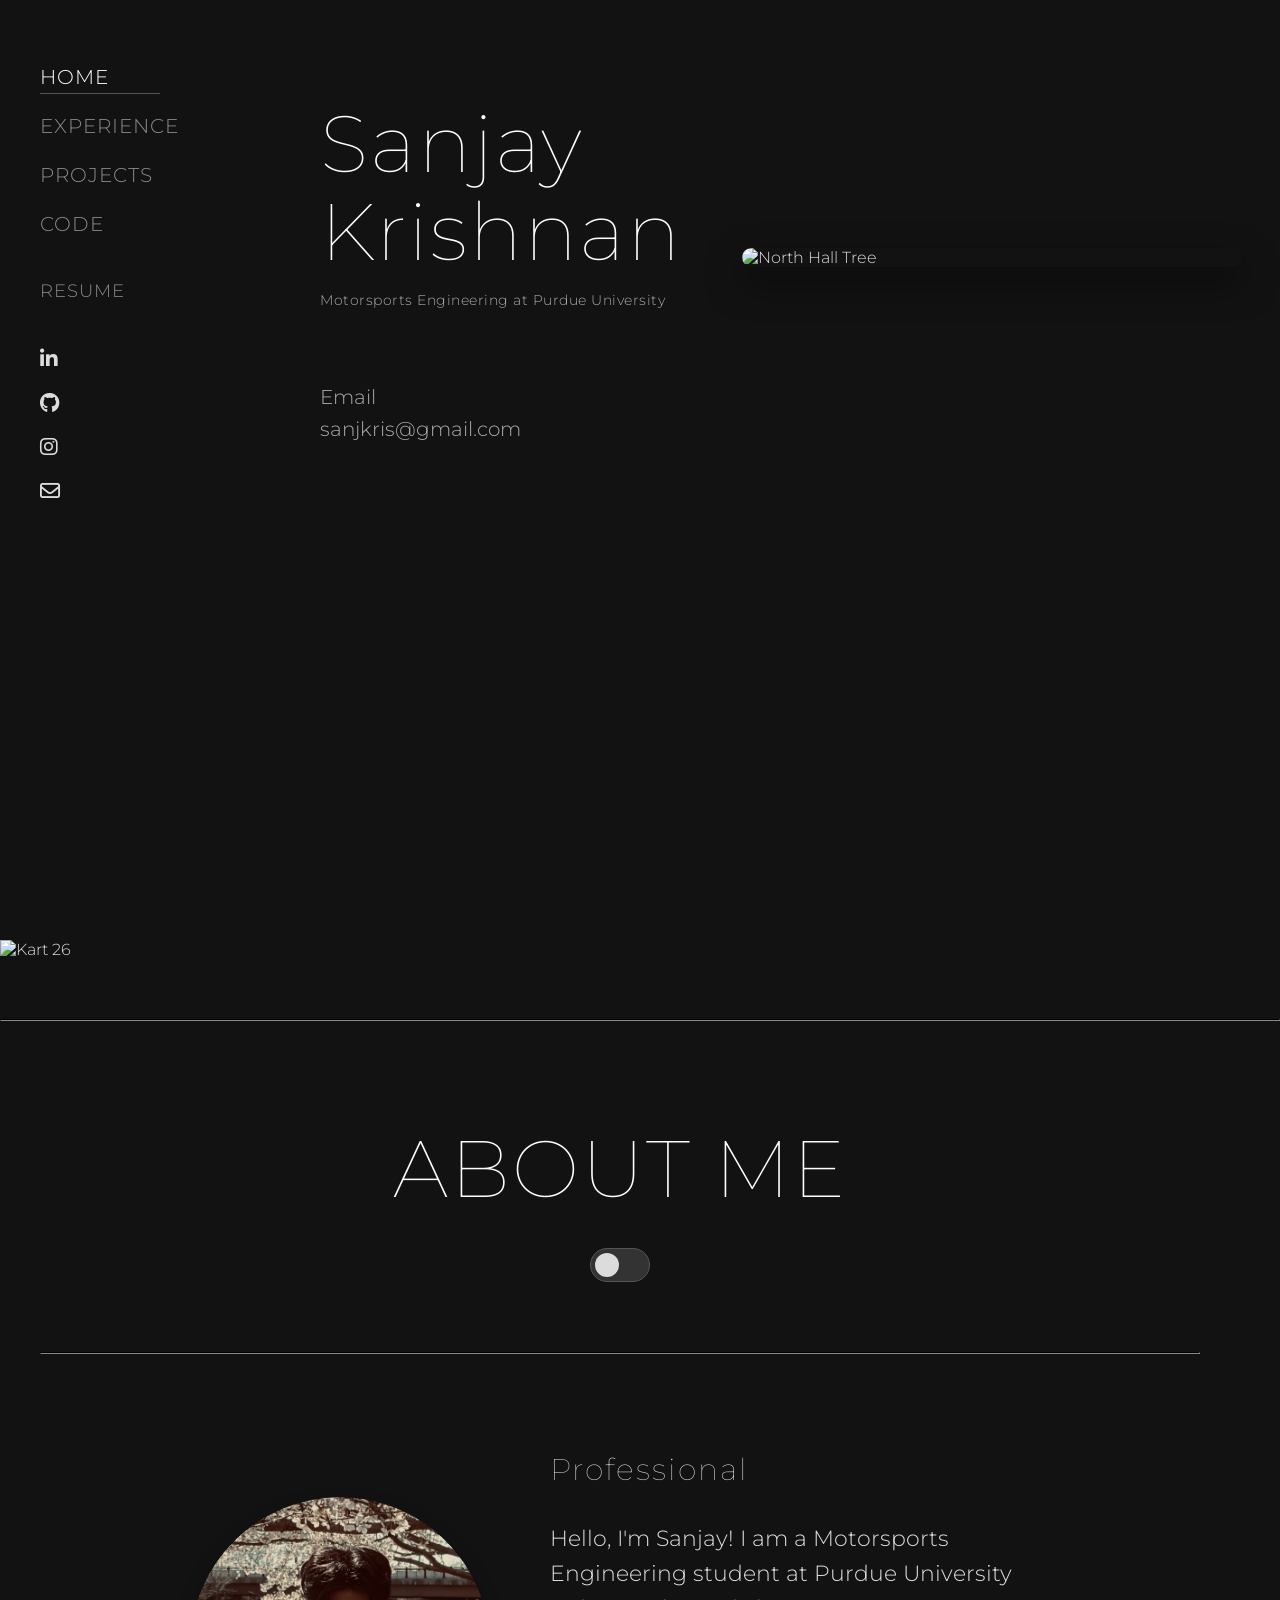
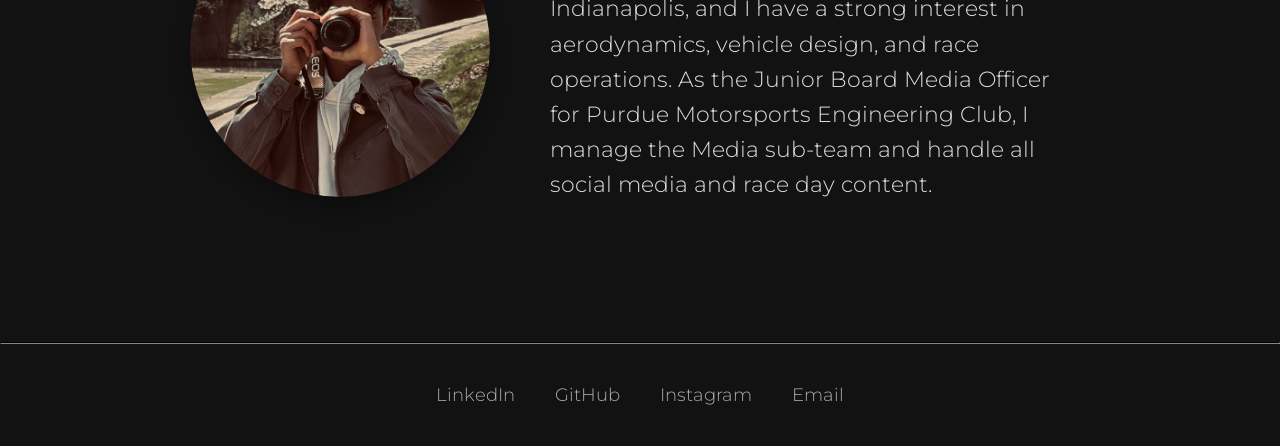
==== Personal/index.html @ 2644c393 "Updated all media pages to project pages" ====
<!DOCTYPE html>
<html lang="en">
<head>
    <meta charset="UTF-8">
    <meta name="viewport" content="width=device-width, initial-scale=1.0">
    <title>Sanjay Krishnan</title>
    <link href="https://fonts.googleapis.com/css2?family=Montserrat:wght@100;300;400&display=swap" rel="stylesheet">
    <link rel="stylesheet" href="https://cdnjs.cloudflare.com/ajax/libs/font-awesome/6.4.0/css/all.min.css">
    
    <style>
        /* CSS Reset and Base Styles */
        * {
            margin: 0;
            padding: 0;
            box-sizing: border-box;
        }

        body {
            background-color: #121212; /* Dark background */
            color: #dcdcdc; /* Light grey text */
            font-family: 'Montserrat', sans-serif;
            font-weight: 300;
            min-height: 100vh;
        }

        /* Container Layout */
        .container {
            width: 100%;
            min-height: 100vh;
        }

        /* --- Left Sidebar --- */
        .sidebar {
            position: fixed;
            width: 200px;
            padding: 60px 40px;
            display: flex;
            flex-direction: column;
            justify-content: space-between;
            height: 100vh;
            transition: opacity 0.1s ease-out; 
        }

        /* Navigation */
        .nav-menu {
            list-style: none;
            margin-bottom: 40px;
            position: relative;
        }

        .nav-menu li {
            margin-bottom: 15px;
            font-size: 20px;
            letter-spacing: 1px;
            position: relative;
        }

        .nav-menu a {
            color: #888;
            text-decoration: none;
            transition: color 0.3s;
            display: block;
            padding: 5px 0;
            position: relative;
        }

        .nav-menu a:hover {
            color: #fff;
        }

        .nav-menu .active a {
            color: #fff;
        }

        /* Individual Sliding Underline for Each Nav Item */
        .nav-menu li::after {
            content: '';
            position: absolute;
            bottom: 0;
            left: 0;
            width: 100%;
            height: 1px;
            background-color: #555;
            transform: scaleX(0);
            transform-origin: left;
            transition: transform 0.3s ease;
        }

        .nav-menu li.active::after {
            transform: scaleX(1);
        }

        /* Page Transition Styles - Only for main content */
        .main-content-transition {
            opacity: 0;
            transform: translateY(20px);
            transition: opacity 0.5s ease, transform 0.5s ease;
        }

        .main-content-transition.active {
            opacity: 1;
            transform: translateY(0);
        }

        /* Social Icons */
        .social-icons {
            display: flex;
            flex-direction: column;
            gap: 20px;
            margin-bottom: auto;
        }

        .social-icons a {
            color: #dcdcdc;
            font-size: 20px;
            text-decoration: none;
            transition: color 0.3s;
        }

        .social-icons a:hover {
            color: #fff;
        }

        /* --- Main Content Area --- */
        .main-content {
            margin-left: 280px;
            padding: 60px 80px 60px 40px;
            display: flex;
            flex-direction: column;
            position: relative;
        }

        /* Hero Section (Name) */
        .hero {
            margin-top: 40px;
            margin-bottom: 60px; 
            display: flex;
            justify-content: space-between;
            align-items: center;
            gap: 60px; 
        }

        .hero-text {
            flex: 1;
        }

        .hero h1 {
            font-size: 80px;
            font-weight: 100;
            line-height: 1.1;
            letter-spacing: 2px;
            color: #fff;
            margin-bottom: 15px;
        }

        .hero h2 {
            font-size: 14px;
            font-weight: 300;
            color: #aaa;
            letter-spacing: 0.5px;
            margin-bottom: 20%;
        }

        /* Bottom Content Area (Contact & About) */
        .bottom-content {
            display: flex;
            justify-content: space-between;
            align-items: flex-end;
            padding-bottom: 20px;
        }

        .contact-info {
            font-size: 20px;
            color: #aaa;
            line-height: 1.6;
        }

        /* Image Section */
        .image {
            width: 500px;
            flex-shrink: 0;
            border-radius: 12px;
            overflow: hidden;
            box-shadow: 0 15px 35px rgba(0, 0, 0, 0.5);
            transition: transform 0.3s ease;
        }

        .image:hover {
            transform: translateY(-5px);
        }

        .image img {
            width: 100%;
            height: auto;
            display: block;
            object-fit: cover;
        }

        .projects-wrapper {
            margin-top: 0px;
        }

        /* About Me Body Section */
        .about-me-body {
            opacity: 0;
            transition: opacity 0.8s ease-in-out;
            padding: 60px 80px 60px 40px;
            display: flex;
            flex-direction: column;
            gap: 20px;
        }

        .about-me-body h1 {
            text-align: center;
            font-size: 80px;
            font-weight: 100;
            line-height: 1.1;
            letter-spacing: 2px;
            color: #fff;
            margin-bottom: 15px;
            transition: color 0.3s;
        }

        .about-me-body.visible {
            opacity: 1;
        }

        /* --- CSS Toggle Switch --- */
        .switch {
            position: relative;
            display: inline-block;
            width: 60px;
            height: 34px;
            align-self: center; 
            margin-bottom: 20px;
        }

        .switch input {
            opacity: 0;
            width: 0;
            height: 0;
        }

        .slider {
            position: absolute;
            cursor: pointer;
            top: 0;
            left: 0;
            right: 0;
            bottom: 0;
            background-color: #333; 
            -webkit-transition: .4s;
            transition: .4s;
            border: 1px solid #555; 
        }

        .slider:before {
            position: absolute;
            content: "";
            height: 24px;
            width: 24px;
            left: 4px;
            bottom: 4px;
            background-color: #dcdcdc;
            -webkit-transition: .4s;
            transition: .4s;
        }

        input:checked + .slider {
            background-color: #e0e1e4; 
        }

        input:focus + .slider {
            box-shadow: 0 0 1px #e0e1e4;
        }

        input:checked + .slider:before {
            -webkit-transform: translateX(26px);
            -ms-transform: translateX(26px);
            transform: translateX(26px);
            background-color: #121212; 
        }

        .slider.round {
            border-radius: 34px;
        }

        .slider.round:before {
            border-radius: 50%;
        }

        /* --- Toggle Content Container (Side-by-Side Flexbox) --- */
        .toggle-content {
            transition: background-color 0.5s ease, color 0.5s ease;
            padding: 40px;
            border-radius: 8px;
            display: flex;
            align-items: center; 
            justify-content: center;
            gap: 60px; /* Increased gap for better spacing between image and text */
        }

        /* State 1: Normal (Dark) */
        .toggle-content.state-1 {
            background-color: #121212;
            color: #dcdcdc;
        }

        /* State 2: White Background */
        .toggle-content.state-2 {
            background-color: #e0e1e4;
            color: #121212;
        }

        /* FIXED: Profile Picture Sizing */
        .profile-picture {
            flex-shrink: 0;
            width: 300px; /* Base size of the image container */
            height: 300px; /* Force perfect square */
            border-radius: 50%; /* Make container round */
            overflow: hidden; /* Ensure image stays inside the circle */
            transition: transform 0.3s ease;
            box-shadow: 0 10px 20px rgba(0, 0, 0, 0.3);
        }

        .profile-picture:hover {
            transform: translateY(-5px);
        }

        .profile-picture img {
            width: 100%;
            height: 100%;
            object-fit: cover; /* Ensures image fills the circle perfectly without stretching */
            display: block;
        }

        .toggle-text {
            display: flex;
            flex-direction: column;
            gap: 20px; 
            max-width: 500px; /* Prevents text from stretching too far wide */
        }

        .toggle-text p {
            font-size: 22px; /* Slightly reduced from 25px so it balances nicely with the 300px image */
            line-height: 1.6;
            margin: 0; 
        }

        /* --- Mobile Responsiveness --- */
        @media (max-width: 768px) {
            .sidebar {
                position: relative;
                width: 100%;
                height: auto;
                padding: 20px;
                flex-direction: row;
                align-items: center;
            }
            .nav-menu {
                display: flex;
                gap: 15px;
                margin-bottom: 0;
            }
            .social-icons {
                flex-direction: row;
            }
            .main-content {
                margin-left: 0;
                padding: 20px;
            }
            .hero {
                flex-direction: column;
                text-align: center;
                gap: 30px;
            }
            .image {
                width: 100%;
            }
            .about-me-body {
                padding: 20px;
                height: 70px;
            }
            .hero h1, .about-me-body h1 {
                font-size: 50px;
            }
            
            /* Stack the profile picture and text on mobile */
            .toggle-content {
                flex-direction: column;
                text-align: center;
                gap: 30px;
                padding: 20px;
            }
            .profile-picture {
                width: 200px; /* Scale image down slightly on mobile */
                height: 200px;
            }
            .toggle-text p {
                font-size: 18px; /* Scale text down on mobile */
            }
        }
    </style>
</head>
<body>
    <div class="container">
        <aside class="sidebar">
            <div>
                <ul class="nav-menu">
                    <li><a href="index.html">HOME</a></li>
                    <li><a href="Experience.html">EXPERIENCE</a></li>
                    <li><a href="Projects.html">PROJECTS</a></li>
                    <li><a href="Code.html">CODE</a></li>
                    <br>
                    <li><a href="Sanjay Krishnan Resume.pdf" target="_blank" style="font-size: 18px; ">RESUME</a></li>
                   
                </ul>

                <div class="social-icons">
                    <a href="https://www.linkedin.com/in/sanjkris/"><i class="fab fa-linkedin-in"></i></a>
                    <a href="https://github.com/sanjkris-git"><i class="fa-brands fa-github"></i></a>
                    <a href="https://www.instagram.com/_san.who_/"><i class="fab fa-instagram"></i></a>
                    <a href="mailto:sanjkris@gmail.com"><i class="far fa-envelope"></i></a>

                </div>
            </div>
        </aside>

        <main class="main-content main-content-transition">
            <section class="hero">
                <div class="hero-text">
                    <h1>Sanjay<br>Krishnan</h1>
                    <h2>Motorsports Engineering at Purdue University</h2>
                    <div class="bottom-content" style="margin-bottom: -50px;">
                        <div class="contact-info">  
                            Email<br>
                            <a href="mailto:sanjkris@gmail.com" style="color: #aaa; text-decoration: none;">sanjkris@gmail.com</a><br>
                        </div>
                    </div>
                </div>
                <div class="image">
                    <img src="Images/Tree_indianapolis.PNG" alt="North Hall Tree">
                </div>
            </section>
        </main>
    </div>

    <div class="projects-wrapper">
        <div class="projects-section">
            <img src="Images/Kart26.JPG" alt="Kart 26" style="width: 100%; max-width: 100%; margin-top: 40px;">
            <div class="project" style="margin-top: 60px;">
                <hr style="border-color: #333; margin-bottom: 20px;">
            </div>
        </div>
    </div>
    <br>

    <section class="about-me-body">
        <h1 style="align-self: center;margin-top:5px">ABOUT ME</h1>
        
        <label class="switch">
            <input type="checkbox" id="aboutToggleCheckbox">
            <span class="slider round"></span>
        </label>
        
        <hr style="border-color: #333;margin-top: 30px;">
        <br>

        <div class="toggle-content state-1" id="toggleContent">
            <div class="profile-picture">
                <img src="Images/about-me-professional.png" alt="Portfolio Icon">
            </div>
            <div class="toggle-text">
                <h1 style="color: #dcdcdc;font-size: 30px; text-align: left;">Professional</h1>
                 <p>Hello, I'm Sanjay! I am a Motorsports Engineering student at Purdue University Indianapolis, and I have a strong interest in aerodynamics, vehicle design, and race operations. As the Junior Board Media Officer for Purdue Motorsports Engineering Club, I manage the Media sub-team and handle all social media and race day content.</p>
                <br>
                </div>
        </div>
    </section>
    
    <section class="link-bar">
            <hr style="border-color: #333; margin-bottom: 20px;">
                <div style="display: flex; justify-content: center; gap: 40px; padding-bottom: 40px; padding-top:20px">
                    <a href="https://www.linkedin.com/in/sanjkris/" style="color: #aaa; text-decoration: none; font-size: 18px;">LinkedIn</a>
                    <a href="https://github.com/sanjkris-git" style="color: #aaa; text-decoration: none; font-size: 18px;">GitHub</a>
                    <a href="https://www.instagram.com/_san.who_/" style="color: #aaa; text-decoration: none; font-size: 18px;">Instagram</a>
                    <a href="mailto:sanjkris@gmail.com" style="color: #aaa; text-decoration: none; font-size: 18px;">Email</a>
                </div>

    </section>

    <script>
        const mainContent = document.querySelector('.main-content');
        const sidebar = document.querySelector('.sidebar');
        const aboutMeBody = document.querySelector('.about-me-body');
        const toggleCheckbox = document.getElementById('aboutToggleCheckbox');
        const toggleContent = document.getElementById('toggleContent');
        const navMenu = document.querySelector('.nav-menu');
        const navLinks = document.querySelectorAll('.nav-menu a');

        // Page transition functionality - Only affects main content
        function fadeOutPage() {
            const mainContent = document.querySelector('.main-content');
            mainContent.classList.add('main-content-transition');
            mainContent.classList.remove('active');
        }

        function fadeInPage() {
            const mainContent = document.querySelector('.main-content');
            setTimeout(() => {
                mainContent.classList.add('active');
            }, 50);
        }

        // Navigation click handler with transitions
        navLinks.forEach(link => {
            link.addEventListener('click', function(e) {
                if (!this.classList.contains('active')) {
                    e.preventDefault();
                    fadeOutPage();
                    
                    setTimeout(() => {
                        window.location.href = this.href;
                    }, 300);
                }
            });
        });

        // Initialize page fade-in on load
        window.addEventListener('load', function() {
            fadeInPage();
        });

        // Update active navigation state and sliding underline
        function updateActiveNav() {
            const currentPath = window.location.pathname.split('/').pop();
            const navItems = document.querySelectorAll('.nav-menu li');
            
            navItems.forEach(item => {
                const link = item.querySelector('a');
                const linkPath = link.getAttribute('href').split('/').pop();
                if (linkPath === currentPath) {
                    item.classList.add('active');
                } else {
                    item.classList.remove('active');
                }
            });
        }

        // FIXED: Removed inline styles from the innerHTML strings so CSS can handle sizing
        toggleCheckbox.addEventListener('change', function(e) {
            if (!e.target.checked) {
                // State 1: Switch is OFF (Dark Theme)
                toggleContent.classList.remove('state-2');
                toggleContent.classList.add('state-1');
                toggleContent.innerHTML = `
                    <div class="profile-picture">
                        <img src="Images/about-me-professional.png" alt="Portfolio Icon">
                    </div>
                    <div class="toggle-text">
                        <h1 style="color: #dcdcdc;font-size: 30px; text-align: left;">Professional</h1>
                        <p>Hello, I'm Sanjay! I am a Motorsports Engineering student at Purdue University Indianapolis, and I have a strong interest in aerodynamics, vehicle design, and race operations. As the Junior Board Media Officer for Purdue Motorsports Engineering Club, I manage the Media sub-team and handle all social media and race day content.</p>
                        <br>
                        </div>
                `;
            } else {
                // State 2: Switch is ON (Light Theme)
                toggleContent.classList.remove('state-1');
                toggleContent.classList.add('state-2');
                toggleContent.innerHTML = `
                    <div class="profile-picture">
                        <img src="Images/about-me-personal.png" alt="Portfolio Icon">
                    </div>
                    <div class="toggle-text">
                        <h1 style="color: #121212;font-size: 30px; text-align: left;">Personal</h1>
                        <p>I am Vice President of the Purdue Badminton Club Indianapolis, where I set up open gym sessions for students to train and have fun. On the side, I do photography, including motorsports, landscape, and portraits. When I am not studying, I like to watch movies, play video games, and draw. I am also a huge fan of LEGO!</p>
                        <br>
                        </div>
                `;
            }
        });

        // Sidebar scroll fade effect
        window.addEventListener('scroll', function() {
            const scrollTop = window.scrollY;
            let fadeDistance = mainContent.offsetHeight - window.innerHeight;
            
            if (fadeDistance <= 0) {
                fadeDistance = 500; 
            }

            const opacity = Math.max(0, 1 - (scrollTop / fadeDistance));
            sidebar.style.opacity = opacity;
        });

        // About me body fade in/out on scroll
        const observerOptions = {
            threshold: 0.1
        };

        const observer = new IntersectionObserver(function(entries) {
            entries.forEach(entry => {
                if (entry.isIntersecting) {
                    entry.target.classList.add('visible');
                } else {
                    entry.target.classList.remove('visible');
                }
            });
        }, observerOptions);

        if (aboutMeBody) {
            observer.observe(aboutMeBody);
        }

        // Initialize navigation on page load
        updateActiveNav();
    </script>
</body>
</html>
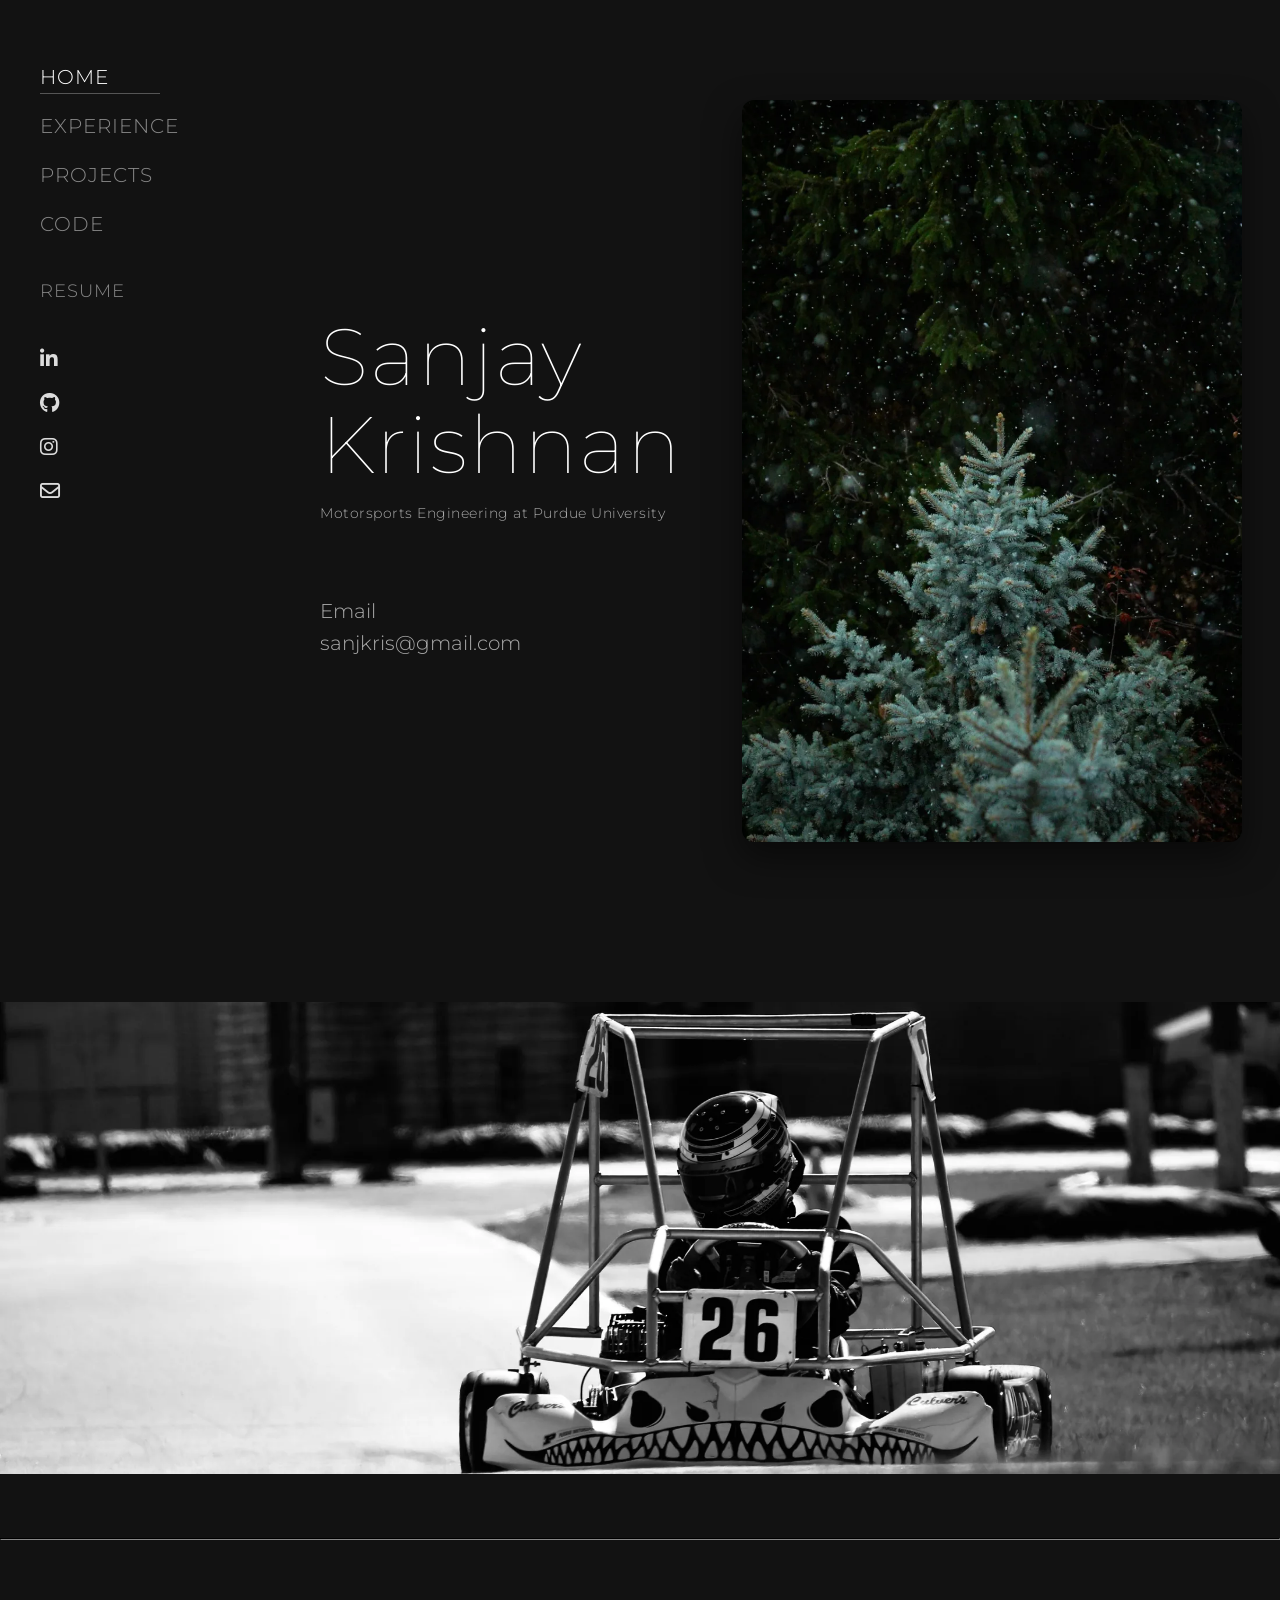
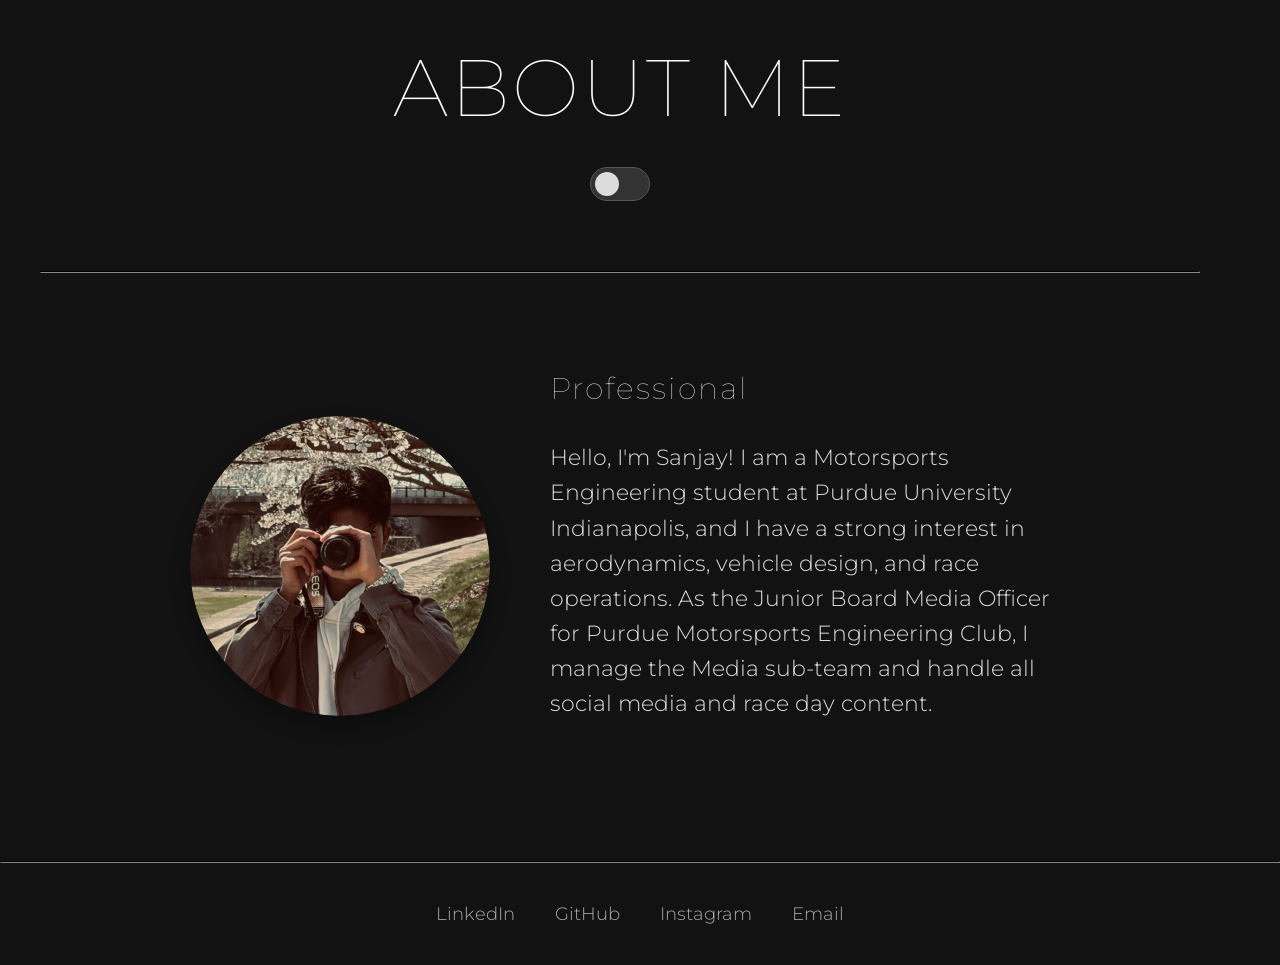
==== commit 85b5b7d7: "Update portfolio files" ====
--- a/Personal/index.html
+++ b/Personal/index.html
@@ -4,6 +4,9 @@
     <meta charset="UTF-8">
     <meta name="viewport" content="width=device-width, initial-scale=1.0">
     <title>Sanjay Krishnan</title>
+    <link rel="preconnect" href="https://fonts.googleapis.com">
+    <link rel="preconnect" href="https://fonts.gstatic.com" crossorigin>
+    <link rel="preconnect" href="https://cdnjs.cloudflare.com" crossorigin>
     <link href="https://fonts.googleapis.com/css2?family=Montserrat:wght@100;300;400&display=swap" rel="stylesheet">
     <link rel="stylesheet" href="https://cdnjs.cloudflare.com/ajax/libs/font-awesome/6.4.0/css/all.min.css">
     
@@ -400,6 +403,21 @@
                 font-size: 18px; /* Scale text down on mobile */
             }
         }
+            /* Small-phone tightening for the nav row */
+        @media (max-width: 480px) {
+            .nav-menu {
+                flex-wrap: wrap;
+                justify-content: center;
+                gap: 10px;
+            }
+            .nav-menu li {
+                font-size: 15px;
+            }
+            .social-icons {
+                flex-wrap: wrap;
+                justify-content: center;
+            }
+        }
     </style>
 </head>
 <body>
@@ -412,7 +430,7 @@
                     <li><a href="Projects.html">PROJECTS</a></li>
                     <li><a href="Code.html">CODE</a></li>
                     <br>
-                    <li><a href="Sanjay Krishnan Resume.pdf" target="_blank" style="font-size: 18px; ">RESUME</a></li>
+                    <li><a href="Resume.html" style="font-size: 18px;">RESUME</a></li>
                    
                 </ul>
 
@@ -439,7 +457,7 @@
                     </div>
                 </div>
                 <div class="image">
-                    <img src="Images/Tree_indianapolis.PNG" alt="North Hall Tree">
+                    <img src="Images/Tree_indianapolis.webp" alt="North Hall Tree" decoding="async">
                 </div>
             </section>
         </main>
@@ -447,7 +465,7 @@
 
     <div class="projects-wrapper">
         <div class="projects-section">
-            <img src="Images/Kart26.JPG" alt="Kart 26" style="width: 100%; max-width: 100%; margin-top: 40px;">
+            <img src="Images/Kart26.webp" alt="Kart 26" style="width: 100%; max-width: 100%; margin-top: 40px;" loading="lazy" decoding="async">
             <div class="project" style="margin-top: 60px;">
                 <hr style="border-color: #333; margin-bottom: 20px;">
             </div>
@@ -468,7 +486,7 @@
 
         <div class="toggle-content state-1" id="toggleContent">
             <div class="profile-picture">
-                <img src="Images/about-me-professional.png" alt="Portfolio Icon">
+                <img src="Images/about-me-professional.webp" alt="Portfolio Icon" loading="lazy" decoding="async">
             </div>
             <div class="toggle-text">
                 <h1 style="color: #dcdcdc;font-size: 30px; text-align: left;">Professional</h1>
@@ -555,7 +573,7 @@
                 toggleContent.classList.add('state-1');
                 toggleContent.innerHTML = `
                     <div class="profile-picture">
-                        <img src="Images/about-me-professional.png" alt="Portfolio Icon">
+                        <img src="Images/about-me-professional.webp" alt="Portfolio Icon" loading="lazy" decoding="async">
                     </div>
                     <div class="toggle-text">
                         <h1 style="color: #dcdcdc;font-size: 30px; text-align: left;">Professional</h1>
@@ -569,11 +587,11 @@
                 toggleContent.classList.add('state-2');
                 toggleContent.innerHTML = `
                     <div class="profile-picture">
-                        <img src="Images/about-me-personal.png" alt="Portfolio Icon">
+                        <img src="Images/about-me-personal.webp" alt="Portfolio Icon" loading="lazy" decoding="async">
                     </div>
                     <div class="toggle-text">
                         <h1 style="color: #121212;font-size: 30px; text-align: left;">Personal</h1>
-                        <p>I am Vice President of the Purdue Badminton Club Indianapolis, where I set up open gym sessions for students to train and have fun. On the side, I do photography, including motorsports, landscape, and portraits. When I am not studying, I like to watch movies, play video games, and draw. I am also a huge fan of LEGO!</p>
+                        <p>I am Vice President of the Purdue Badminton Club Indianapolis, where I set up open gym sessions for students to train and have fun. On the side, I do photography, including motorsports, landscape, and architecture. When I am not studying, I like to watch movies, play video games, and draw. I am also a huge fan of LEGO!</p>
                         <br>
                         </div>
                 `;
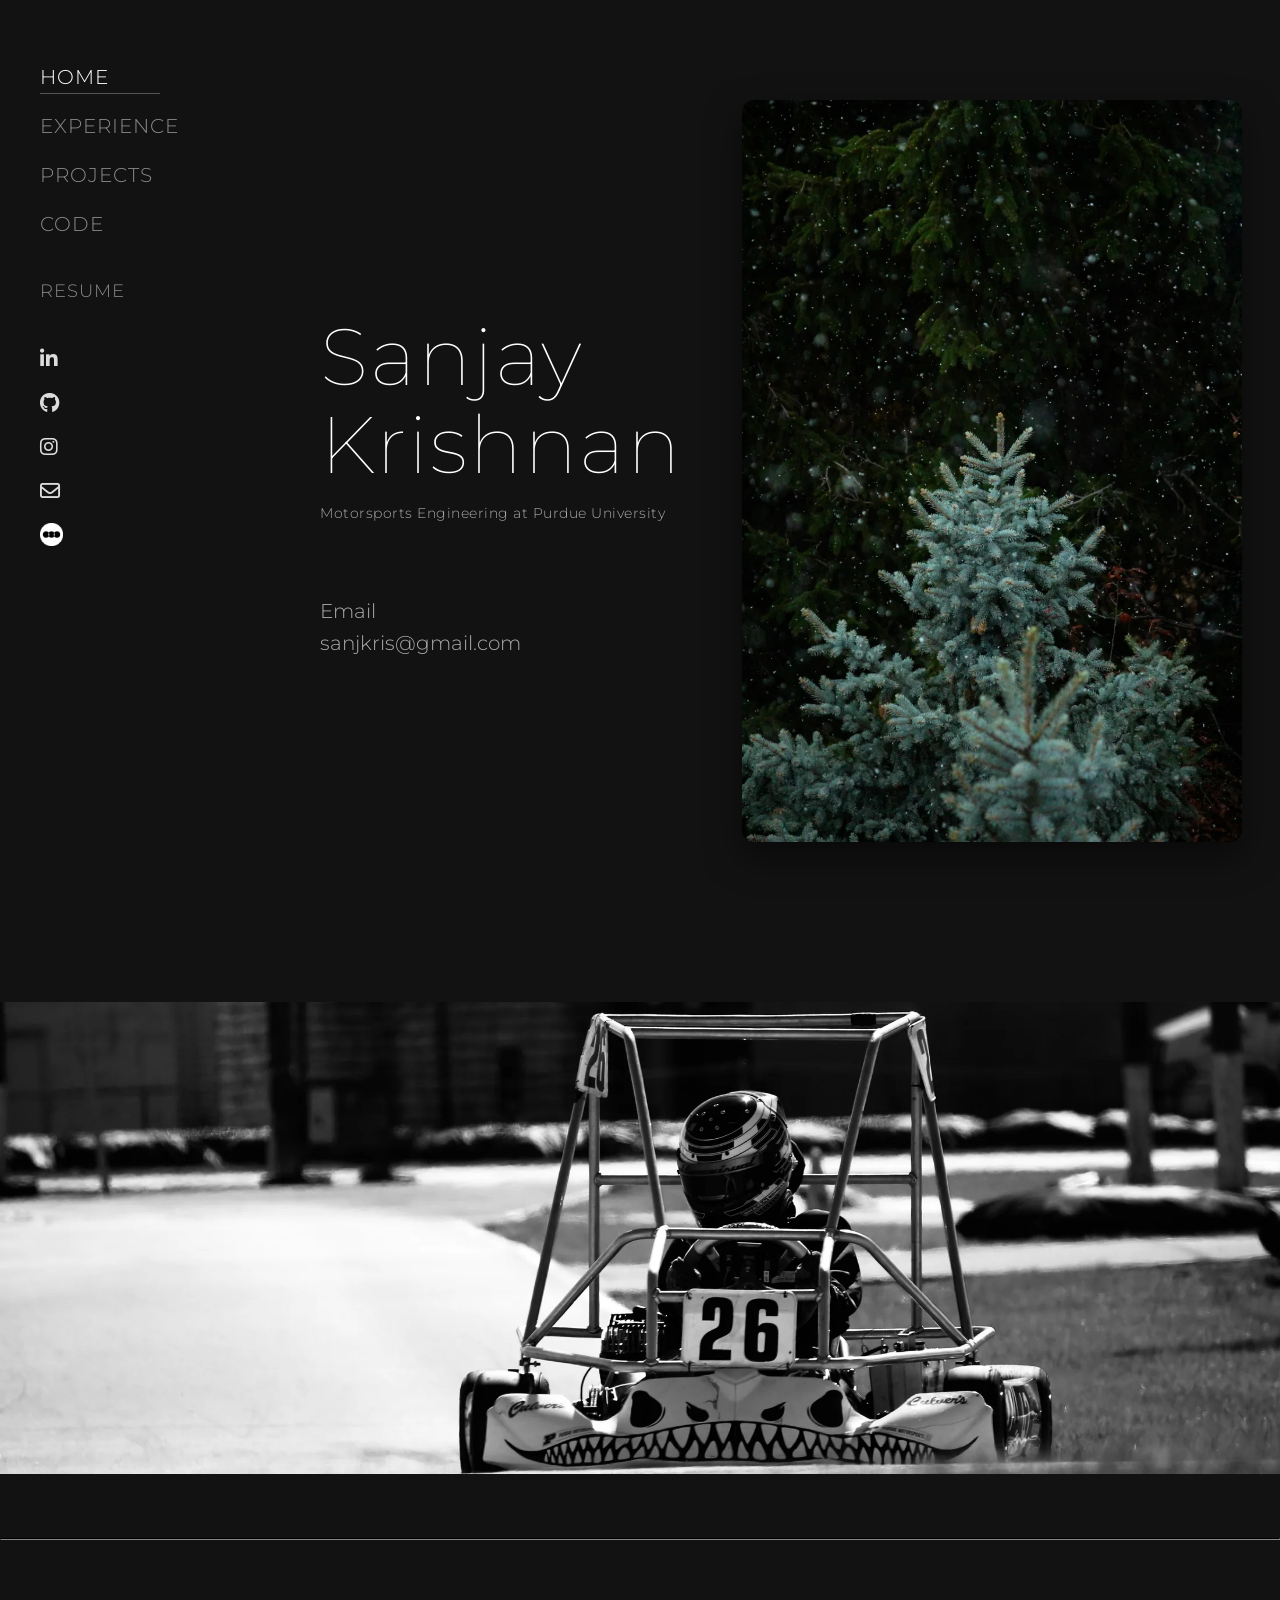
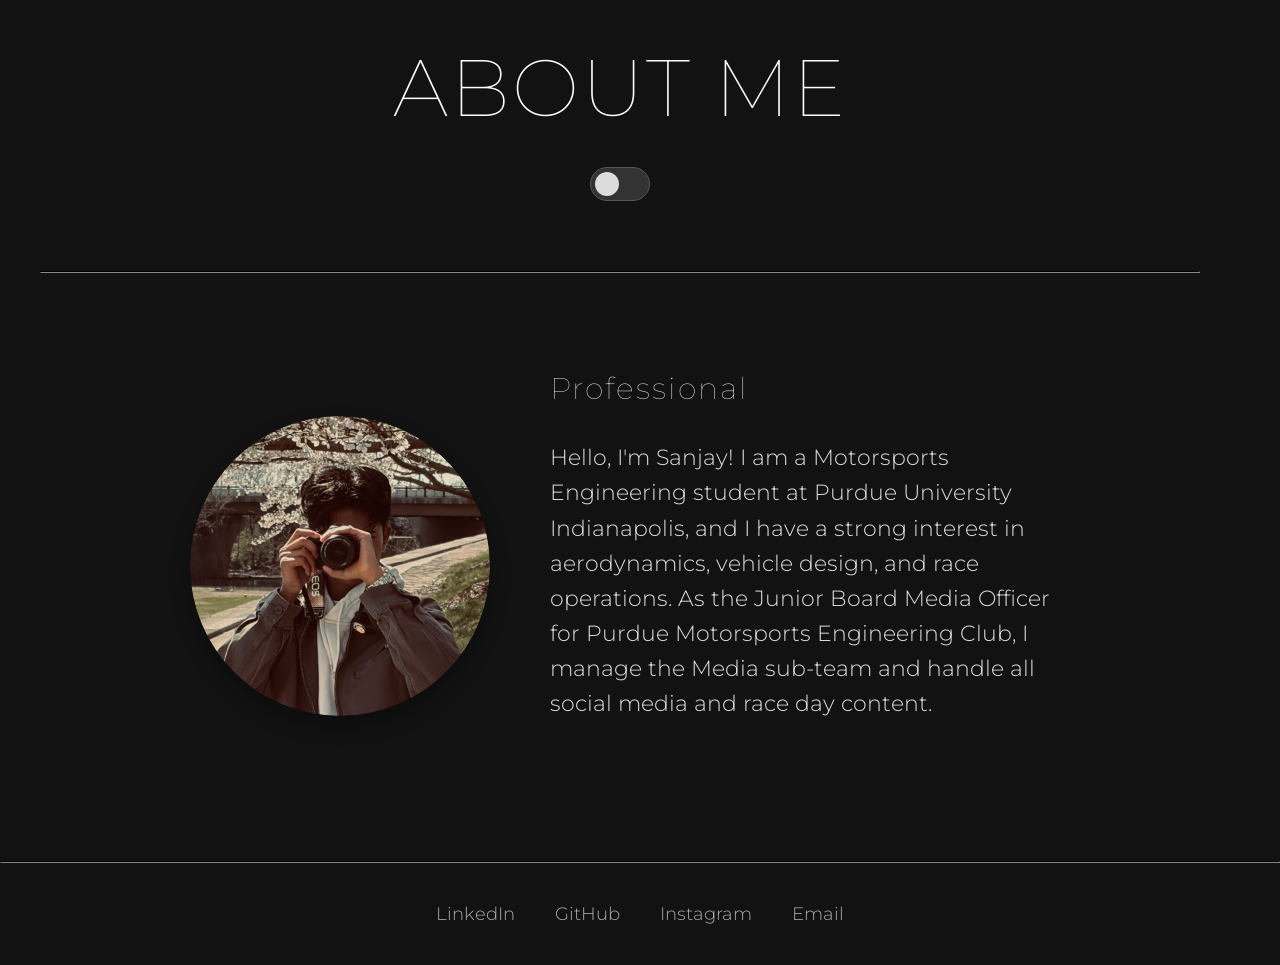
==== commit f1a04c53: "Updated left side" ====
--- a/Personal/index.html
+++ b/Personal/index.html
@@ -439,6 +439,9 @@
                     <a href="https://github.com/sanjkris-git"><i class="fa-brands fa-github"></i></a>
                     <a href="https://www.instagram.com/_san.who_/"><i class="fab fa-instagram"></i></a>
                     <a href="mailto:sanjkris@gmail.com"><i class="far fa-envelope"></i></a>
+                    <a href="https://letterboxd.com/san_who/" target="_blank" rel="noopener noreferrer" aria-label="Letterboxd">
+                        <img src="Photography Tabs/letterboxd.png" alt="Letterboxd" style="width: 22.8px; height: 22.8px; border-radius: 6px; display: block;">
+                    </a>
 
                 </div>
             </div>
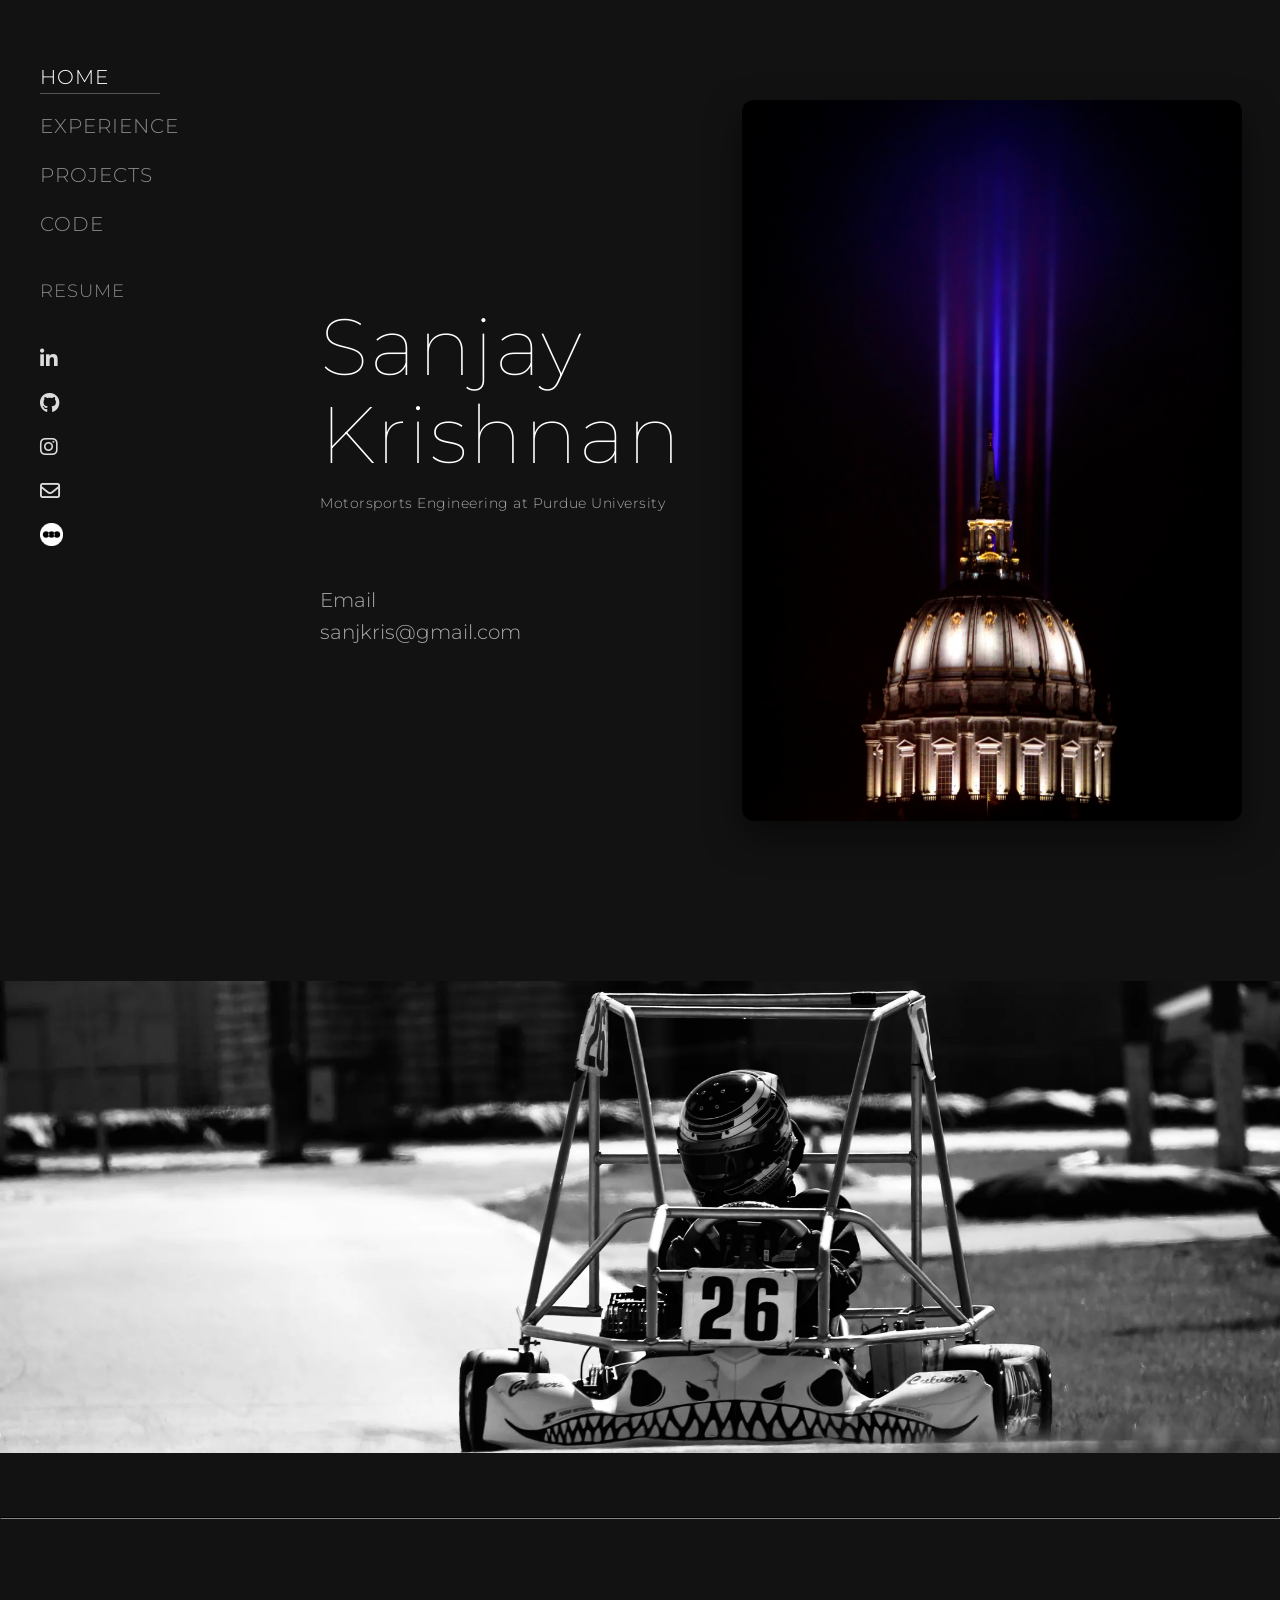
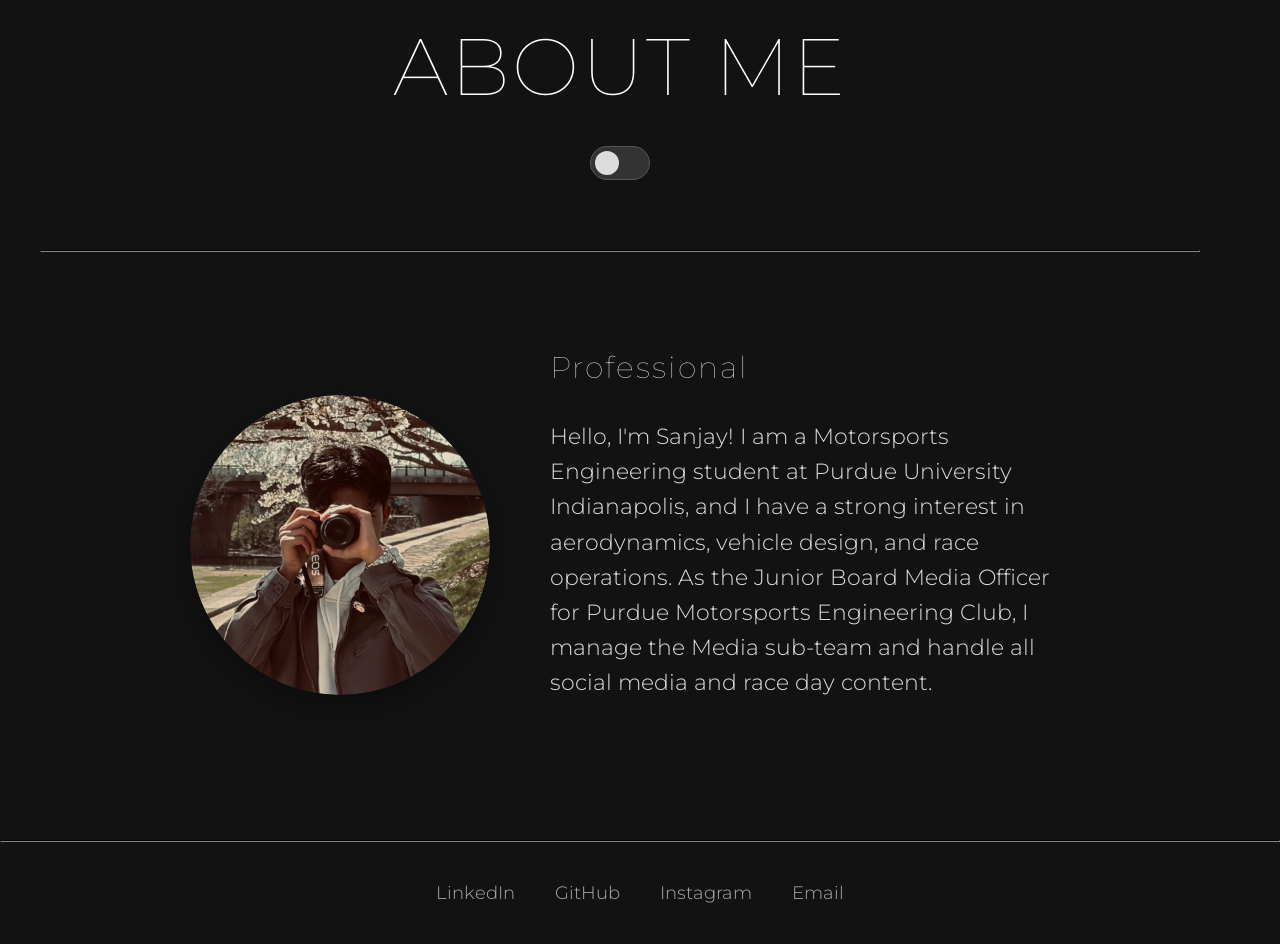
==== commit 32950a1b: "added new photos to the motorsports and landscape galleries, updated the personal description on the" ====
--- a/Personal/index.html
+++ b/Personal/index.html
@@ -3,6 +3,7 @@
 <head>
     <meta charset="UTF-8">
     <meta name="viewport" content="width=device-width, initial-scale=1.0">
+    <link rel="icon" type="image/png" href="favicon.png">
     <title>Sanjay Krishnan</title>
     <link rel="preconnect" href="https://fonts.googleapis.com">
     <link rel="preconnect" href="https://fonts.gstatic.com" crossorigin>
@@ -460,7 +461,7 @@
                     </div>
                 </div>
                 <div class="image">
-                    <img src="Images/Tree_indianapolis.webp" alt="North Hall Tree" decoding="async">
+                    <img src="Photography Tabs/CoverPhoto.png" alt="San Francisco City Hall" decoding="async">
                 </div>
             </section>
         </main>
@@ -594,7 +595,7 @@
                     </div>
                     <div class="toggle-text">
                         <h1 style="color: #121212;font-size: 30px; text-align: left;">Personal</h1>
-                        <p>I am Vice President of the Purdue Badminton Club Indianapolis, where I set up open gym sessions for students to train and have fun. On the side, I do photography, including motorsports, landscape, and architecture. When I am not studying, I like to watch movies, play video games, and draw. I am also a huge fan of LEGO!</p>
+                        <p>On the side, I maintain a passion for photography, primarily concentrating on on motorsports, landscape, and architecture. When I'm not studying, I enjoy unwinding with a good movie, exploring immersive story mode video game, and spending time drawing. I am also a huge fan of building and collecting LEGO!</p>
                         <br>
                         </div>
                 `;
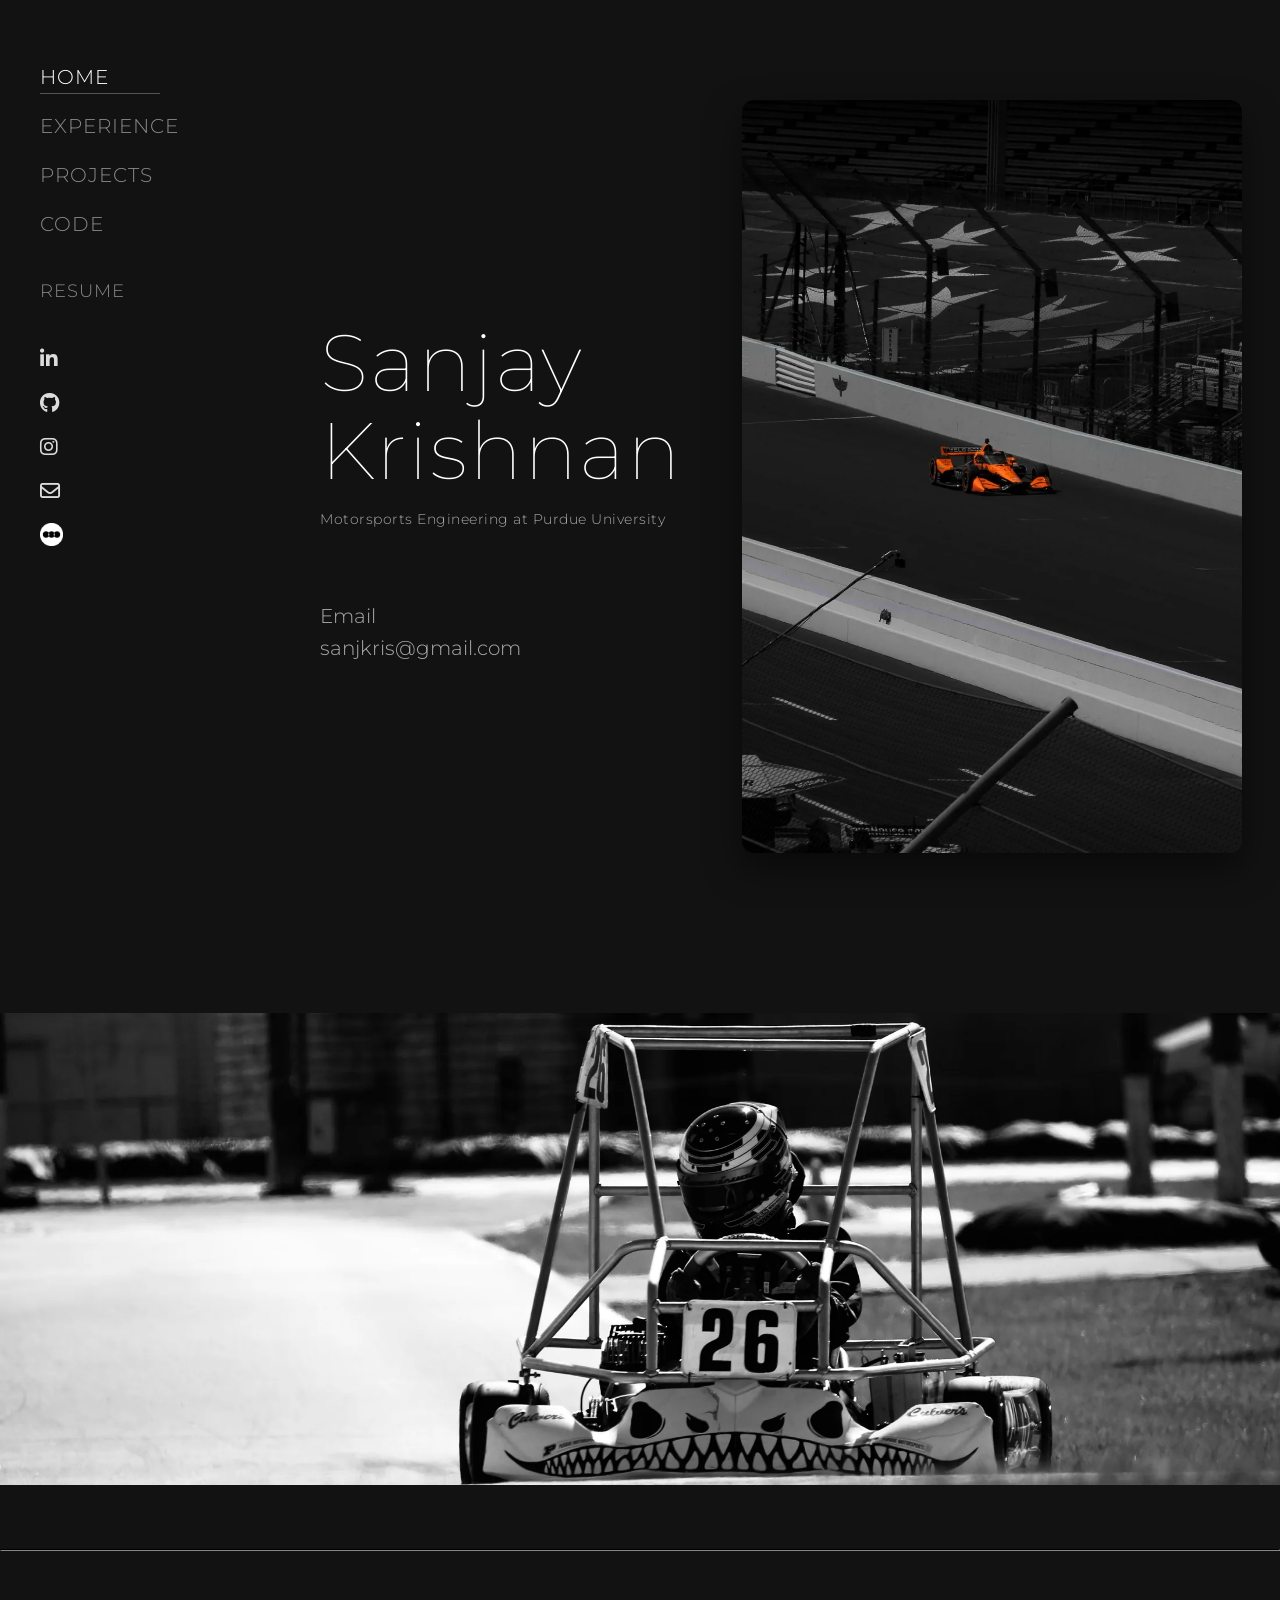
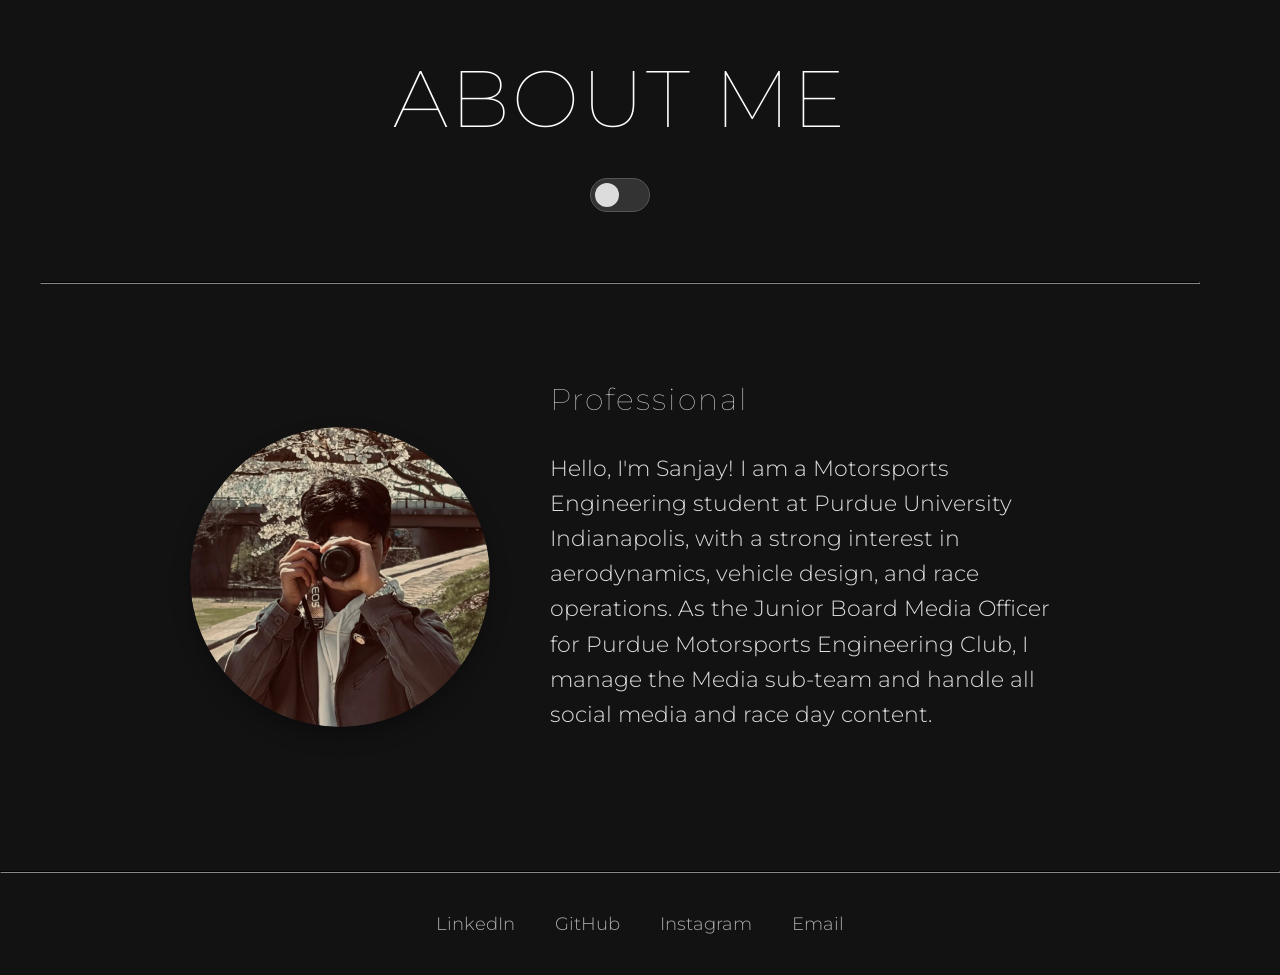
==== commit 61719b86: "Added new resume" ====
--- a/Personal/index.html
+++ b/Personal/index.html
@@ -461,7 +461,7 @@
                     </div>
                 </div>
                 <div class="image">
-                    <img src="Photography Tabs/CoverPhoto.png" alt="San Francisco City Hall" decoding="async">
+                    <img src="CoverPhoto.jpg" alt="SVG_Sonoma_Race_Win" decoding="async">
                 </div>
             </section>
         </main>
@@ -494,7 +494,7 @@
             </div>
             <div class="toggle-text">
                 <h1 style="color: #dcdcdc;font-size: 30px; text-align: left;">Professional</h1>
-                 <p>Hello, I'm Sanjay! I am a Motorsports Engineering student at Purdue University Indianapolis, and I have a strong interest in aerodynamics, vehicle design, and race operations. As the Junior Board Media Officer for Purdue Motorsports Engineering Club, I manage the Media sub-team and handle all social media and race day content.</p>
+                 <p>Hello, I'm Sanjay! I am a Motorsports Engineering student at Purdue University Indianapolis, with a strong interest in aerodynamics, vehicle design, and race operations. As the Junior Board Media Officer for Purdue Motorsports Engineering Club, I manage the Media sub-team and handle all social media and race day content.</p>
                 <br>
                 </div>
         </div>
@@ -581,7 +581,7 @@
                     </div>
                     <div class="toggle-text">
                         <h1 style="color: #dcdcdc;font-size: 30px; text-align: left;">Professional</h1>
-                        <p>Hello, I'm Sanjay! I am a Motorsports Engineering student at Purdue University Indianapolis, and I have a strong interest in aerodynamics, vehicle design, and race operations. As the Junior Board Media Officer for Purdue Motorsports Engineering Club, I manage the Media sub-team and handle all social media and race day content.</p>
+                        <p>Hello, I'm Sanjay! I am a Motorsports Engineering student at Purdue University Indianapolis, with a strong interest in aerodynamics, vehicle design, and race operations. As the Junior Board Media Officer for Purdue Motorsports Engineering Club, I manage the Media sub-team and handle all social media and race day content.</p>
                         <br>
                         </div>
                 `;
@@ -595,7 +595,7 @@
                     </div>
                     <div class="toggle-text">
                         <h1 style="color: #121212;font-size: 30px; text-align: left;">Personal</h1>
-                        <p>On the side, I maintain a passion for photography, primarily concentrating on on motorsports, landscape, and architecture. When I'm not studying, I enjoy unwinding with a good movie, exploring immersive story mode video game, and spending time drawing. I am also a huge fan of building and collecting LEGO!</p>
+                        <p>On the side, I am super passionate about photography, primarily concentrating on on motorsports, landscape, and architecture. When I'm not studying, I enjoy unwinding with a good movie, exploring immersive story mode video games, and spending time drawing. I am also a huge fan of building and collecting LEGO!</p>
                         <br>
                         </div>
                 `;
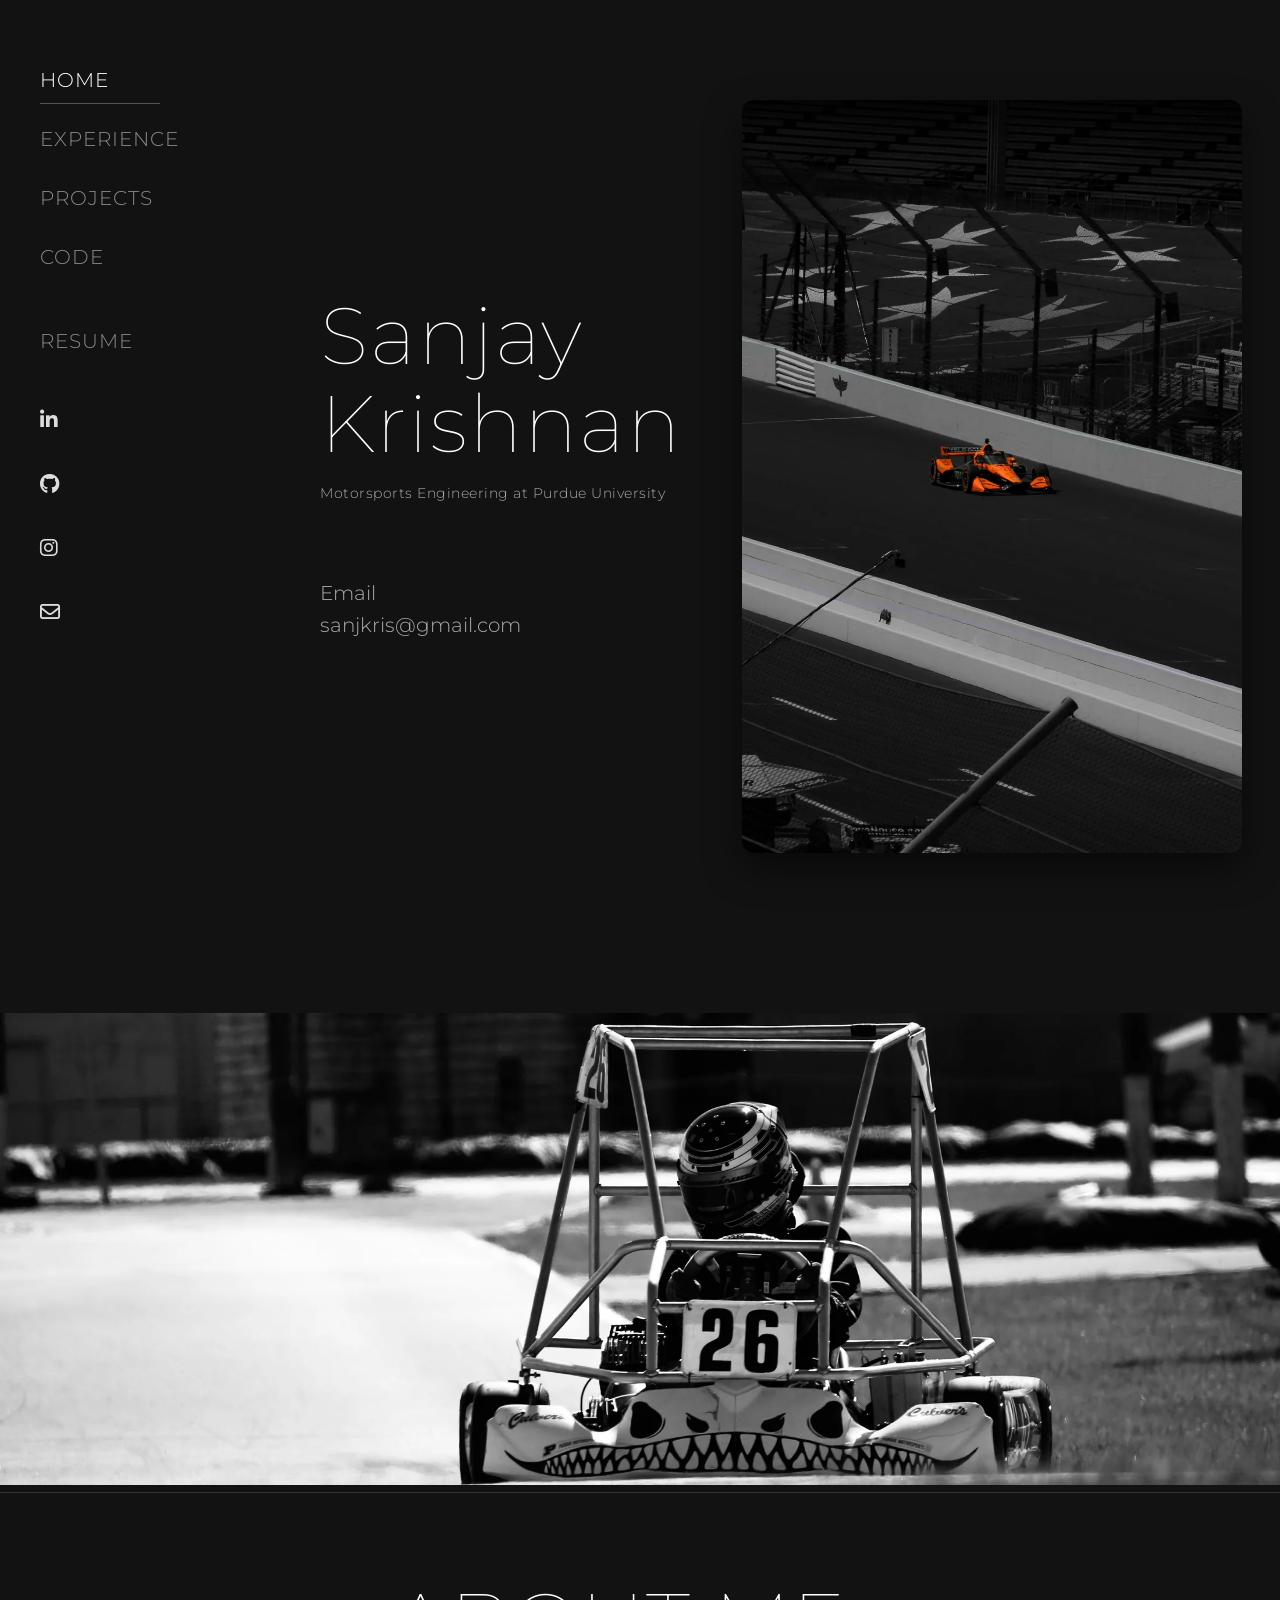
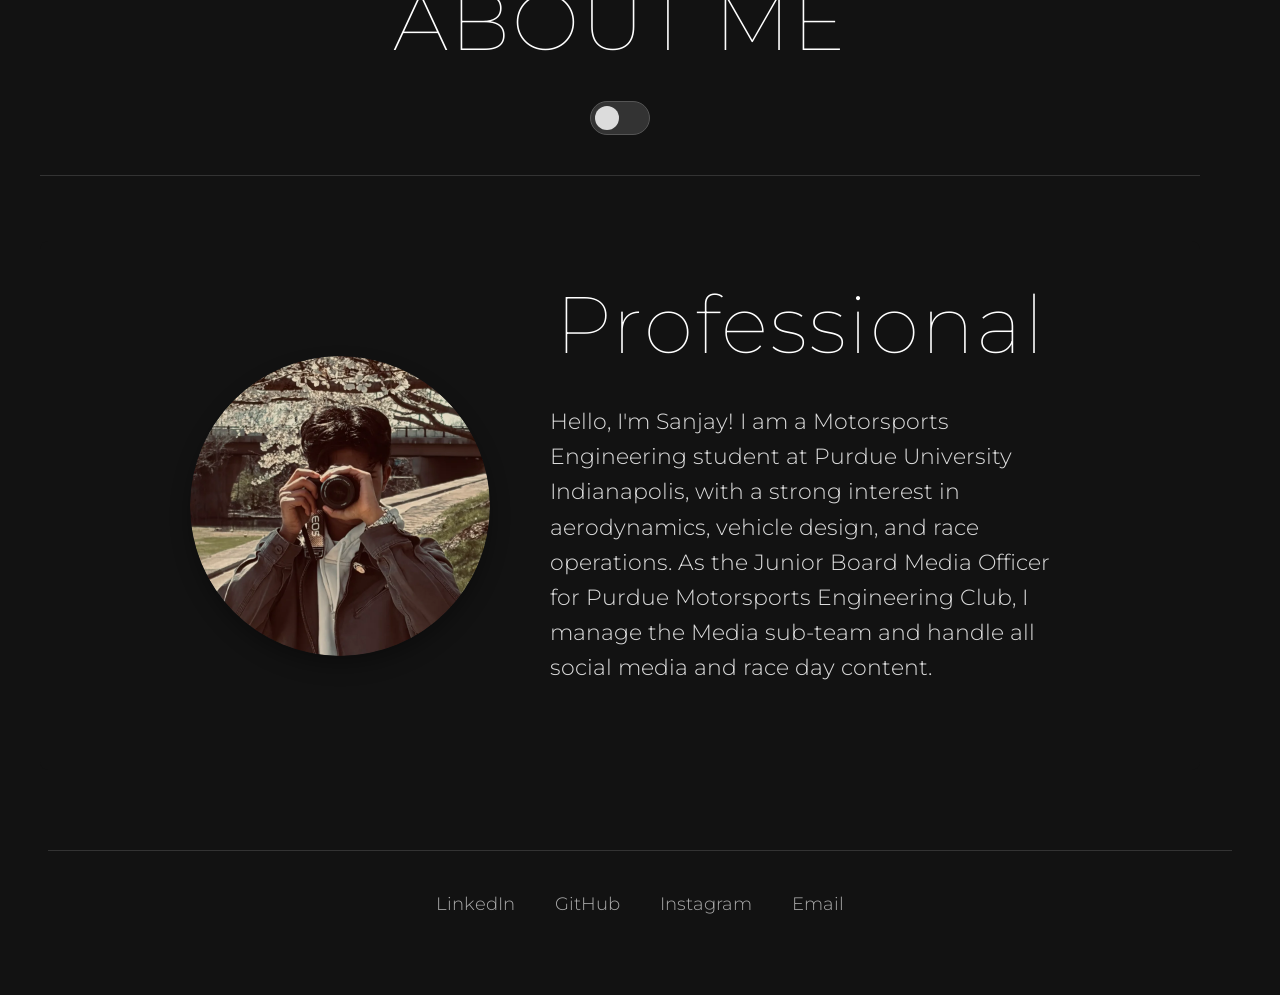
==== commit f5bde95b: "Mobile friendly edits" ====
--- a/Personal/index.html
+++ b/Personal/index.html
@@ -10,416 +10,9 @@
     <link rel="preconnect" href="https://cdnjs.cloudflare.com" crossorigin>
     <link href="https://fonts.googleapis.com/css2?family=Montserrat:wght@100;300;400&display=swap" rel="stylesheet">
     <link rel="stylesheet" href="https://cdnjs.cloudflare.com/ajax/libs/font-awesome/6.4.0/css/all.min.css">
-    
-    <style>
-        /* CSS Reset and Base Styles */
-        * {
-            margin: 0;
-            padding: 0;
-            box-sizing: border-box;
-        }
-
-        body {
-            background-color: #121212; /* Dark background */
-            color: #dcdcdc; /* Light grey text */
-            font-family: 'Montserrat', sans-serif;
-            font-weight: 300;
-            min-height: 100vh;
-        }
-
-        /* Container Layout */
-        .container {
-            width: 100%;
-            min-height: 100vh;
-        }
-
-        /* --- Left Sidebar --- */
-        .sidebar {
-            position: fixed;
-            width: 200px;
-            padding: 60px 40px;
-            display: flex;
-            flex-direction: column;
-            justify-content: space-between;
-            height: 100vh;
-            transition: opacity 0.1s ease-out; 
-        }
-
-        /* Navigation */
-        .nav-menu {
-            list-style: none;
-            margin-bottom: 40px;
-            position: relative;
-        }
-
-        .nav-menu li {
-            margin-bottom: 15px;
-            font-size: 20px;
-            letter-spacing: 1px;
-            position: relative;
-        }
-
-        .nav-menu a {
-            color: #888;
-            text-decoration: none;
-            transition: color 0.3s;
-            display: block;
-            padding: 5px 0;
-            position: relative;
-        }
-
-        .nav-menu a:hover {
-            color: #fff;
-        }
-
-        .nav-menu .active a {
-            color: #fff;
-        }
-
-        /* Individual Sliding Underline for Each Nav Item */
-        .nav-menu li::after {
-            content: '';
-            position: absolute;
-            bottom: 0;
-            left: 0;
-            width: 100%;
-            height: 1px;
-            background-color: #555;
-            transform: scaleX(0);
-            transform-origin: left;
-            transition: transform 0.3s ease;
-        }
-
-        .nav-menu li.active::after {
-            transform: scaleX(1);
-        }
-
-        /* Page Transition Styles - Only for main content */
-        .main-content-transition {
-            opacity: 0;
-            transform: translateY(20px);
-            transition: opacity 0.5s ease, transform 0.5s ease;
-        }
-
-        .main-content-transition.active {
-            opacity: 1;
-            transform: translateY(0);
-        }
-
-        /* Social Icons */
-        .social-icons {
-            display: flex;
-            flex-direction: column;
-            gap: 20px;
-            margin-bottom: auto;
-        }
-
-        .social-icons a {
-            color: #dcdcdc;
-            font-size: 20px;
-            text-decoration: none;
-            transition: color 0.3s;
-        }
-
-        .social-icons a:hover {
-            color: #fff;
-        }
-
-        /* --- Main Content Area --- */
-        .main-content {
-            margin-left: 280px;
-            padding: 60px 80px 60px 40px;
-            display: flex;
-            flex-direction: column;
-            position: relative;
-        }
-
-        /* Hero Section (Name) */
-        .hero {
-            margin-top: 40px;
-            margin-bottom: 60px; 
-            display: flex;
-            justify-content: space-between;
-            align-items: center;
-            gap: 60px; 
-        }
-
-        .hero-text {
-            flex: 1;
-        }
-
-        .hero h1 {
-            font-size: 80px;
-            font-weight: 100;
-            line-height: 1.1;
-            letter-spacing: 2px;
-            color: #fff;
-            margin-bottom: 15px;
-        }
-
-        .hero h2 {
-            font-size: 14px;
-            font-weight: 300;
-            color: #aaa;
-            letter-spacing: 0.5px;
-            margin-bottom: 20%;
-        }
-
-        /* Bottom Content Area (Contact & About) */
-        .bottom-content {
-            display: flex;
-            justify-content: space-between;
-            align-items: flex-end;
-            padding-bottom: 20px;
-        }
-
-        .contact-info {
-            font-size: 20px;
-            color: #aaa;
-            line-height: 1.6;
-        }
-
-        /* Image Section */
-        .image {
-            width: 500px;
-            flex-shrink: 0;
-            border-radius: 12px;
-            overflow: hidden;
-            box-shadow: 0 15px 35px rgba(0, 0, 0, 0.5);
-            transition: transform 0.3s ease;
-        }
-
-        .image:hover {
-            transform: translateY(-5px);
-        }
-
-        .image img {
-            width: 100%;
-            height: auto;
-            display: block;
-            object-fit: cover;
-        }
-
-        .projects-wrapper {
-            margin-top: 0px;
-        }
-
-        /* About Me Body Section */
-        .about-me-body {
-            opacity: 0;
-            transition: opacity 0.8s ease-in-out;
-            padding: 60px 80px 60px 40px;
-            display: flex;
-            flex-direction: column;
-            gap: 20px;
-        }
-
-        .about-me-body h1 {
-            text-align: center;
-            font-size: 80px;
-            font-weight: 100;
-            line-height: 1.1;
-            letter-spacing: 2px;
-            color: #fff;
-            margin-bottom: 15px;
-            transition: color 0.3s;
-        }
-
-        .about-me-body.visible {
-            opacity: 1;
-        }
-
-        /* --- CSS Toggle Switch --- */
-        .switch {
-            position: relative;
-            display: inline-block;
-            width: 60px;
-            height: 34px;
-            align-self: center; 
-            margin-bottom: 20px;
-        }
-
-        .switch input {
-            opacity: 0;
-            width: 0;
-            height: 0;
-        }
-
-        .slider {
-            position: absolute;
-            cursor: pointer;
-            top: 0;
-            left: 0;
-            right: 0;
-            bottom: 0;
-            background-color: #333; 
-            -webkit-transition: .4s;
-            transition: .4s;
-            border: 1px solid #555; 
-        }
-
-        .slider:before {
-            position: absolute;
-            content: "";
-            height: 24px;
-            width: 24px;
-            left: 4px;
-            bottom: 4px;
-            background-color: #dcdcdc;
-            -webkit-transition: .4s;
-            transition: .4s;
-        }
-
-        input:checked + .slider {
-            background-color: #e0e1e4; 
-        }
-
-        input:focus + .slider {
-            box-shadow: 0 0 1px #e0e1e4;
-        }
-
-        input:checked + .slider:before {
-            -webkit-transform: translateX(26px);
-            -ms-transform: translateX(26px);
-            transform: translateX(26px);
-            background-color: #121212; 
-        }
-
-        .slider.round {
-            border-radius: 34px;
-        }
-
-        .slider.round:before {
-            border-radius: 50%;
-        }
-
-        /* --- Toggle Content Container (Side-by-Side Flexbox) --- */
-        .toggle-content {
-            transition: background-color 0.5s ease, color 0.5s ease;
-            padding: 40px;
-            border-radius: 8px;
-            display: flex;
-            align-items: center; 
-            justify-content: center;
-            gap: 60px; /* Increased gap for better spacing between image and text */
-        }
-
-        /* State 1: Normal (Dark) */
-        .toggle-content.state-1 {
-            background-color: #121212;
-            color: #dcdcdc;
-        }
-
-        /* State 2: White Background */
-        .toggle-content.state-2 {
-            background-color: #e0e1e4;
-            color: #121212;
-        }
-
-        /* FIXED: Profile Picture Sizing */
-        .profile-picture {
-            flex-shrink: 0;
-            width: 300px; /* Base size of the image container */
-            height: 300px; /* Force perfect square */
-            border-radius: 50%; /* Make container round */
-            overflow: hidden; /* Ensure image stays inside the circle */
-            transition: transform 0.3s ease;
-            box-shadow: 0 10px 20px rgba(0, 0, 0, 0.3);
-        }
-
-        .profile-picture:hover {
-            transform: translateY(-5px);
-        }
-
-        .profile-picture img {
-            width: 100%;
-            height: 100%;
-            object-fit: cover; /* Ensures image fills the circle perfectly without stretching */
-            display: block;
-        }
-
-        .toggle-text {
-            display: flex;
-            flex-direction: column;
-            gap: 20px; 
-            max-width: 500px; /* Prevents text from stretching too far wide */
-        }
-
-        .toggle-text p {
-            font-size: 22px; /* Slightly reduced from 25px so it balances nicely with the 300px image */
-            line-height: 1.6;
-            margin: 0; 
-        }
-
-        /* --- Mobile Responsiveness --- */
-        @media (max-width: 768px) {
-            .sidebar {
-                position: relative;
-                width: 100%;
-                height: auto;
-                padding: 20px;
-                flex-direction: row;
-                align-items: center;
-            }
-            .nav-menu {
-                display: flex;
-                gap: 15px;
-                margin-bottom: 0;
-            }
-            .social-icons {
-                flex-direction: row;
-            }
-            .main-content {
-                margin-left: 0;
-                padding: 20px;
-            }
-            .hero {
-                flex-direction: column;
-                text-align: center;
-                gap: 30px;
-            }
-            .image {
-                width: 100%;
-            }
-            .about-me-body {
-                padding: 20px;
-                height: 70px;
-            }
-            .hero h1, .about-me-body h1 {
-                font-size: 50px;
-            }
-            
-            /* Stack the profile picture and text on mobile */
-            .toggle-content {
-                flex-direction: column;
-                text-align: center;
-                gap: 30px;
-                padding: 20px;
-            }
-            .profile-picture {
-                width: 200px; /* Scale image down slightly on mobile */
-                height: 200px;
-            }
-            .toggle-text p {
-                font-size: 18px; /* Scale text down on mobile */
-            }
-        }
-            /* Small-phone tightening for the nav row */
-        @media (max-width: 480px) {
-            .nav-menu {
-                flex-wrap: wrap;
-                justify-content: center;
-                gap: 10px;
-            }
-            .nav-menu li {
-                font-size: 15px;
-            }
-            .social-icons {
-                flex-wrap: wrap;
-                justify-content: center;
-            }
-        }
-    </style>
+    <link rel="stylesheet" href="styles.css">
+    <link rel="stylesheet" href="overrides.css">
+    <script src="mobile-nav.js" defer></script>
 </head>
 <body>
     <div class="container">
@@ -431,7 +24,7 @@
                     <li><a href="Projects.html">PROJECTS</a></li>
                     <li><a href="Code.html">CODE</a></li>
                     <br>
-                    <li><a href="Resume.html" style="font-size: 18px;">RESUME</a></li>
+                    <li><a href="Resume.html">RESUME</a></li>
                    
                 </ul>
 
@@ -440,9 +33,6 @@
                     <a href="https://github.com/sanjkris-git"><i class="fa-brands fa-github"></i></a>
                     <a href="https://www.instagram.com/_san.who_/"><i class="fab fa-instagram"></i></a>
                     <a href="mailto:sanjkris@gmail.com"><i class="far fa-envelope"></i></a>
-                    <a href="https://letterboxd.com/san_who/" target="_blank" rel="noopener noreferrer" aria-label="Letterboxd">
-                        <img src="Photography Tabs/letterboxd.png" alt="Letterboxd" style="width: 22.8px; height: 22.8px; border-radius: 6px; display: block;">
-                    </a>
 
                 </div>
             </div>
@@ -451,12 +41,12 @@
         <main class="main-content main-content-transition">
             <section class="hero">
                 <div class="hero-text">
-                    <h1>Sanjay<br>Krishnan</h1>
+                    <h1>Sanjay <br>Krishnan</h1>
                     <h2>Motorsports Engineering at Purdue University</h2>
-                    <div class="bottom-content" style="margin-bottom: -50px;">
+                    <div class="bottom-content">
                         <div class="contact-info">  
                             Email<br>
-                            <a href="mailto:sanjkris@gmail.com" style="color: #aaa; text-decoration: none;">sanjkris@gmail.com</a><br>
+                            <a href="mailto:sanjkris@gmail.com">sanjkris@gmail.com</a><br>
                         </div>
                     </div>
                 </div>
@@ -469,23 +59,23 @@
 
     <div class="projects-wrapper">
         <div class="projects-section">
-            <img src="Images/Kart26.webp" alt="Kart 26" style="width: 100%; max-width: 100%; margin-top: 40px;" loading="lazy" decoding="async">
-            <div class="project" style="margin-top: 60px;">
-                <hr style="border-color: #333; margin-bottom: 20px;">
+            <img src="Images/Kart26.webp" alt="Kart 26" loading="lazy" decoding="async">
+            <div class="project">
+                <hr>
             </div>
         </div>
     </div>
     <br>
 
     <section class="about-me-body">
-        <h1 style="align-self: center;margin-top:5px">ABOUT ME</h1>
+        <h1>ABOUT ME</h1>
         
         <label class="switch">
             <input type="checkbox" id="aboutToggleCheckbox">
             <span class="slider round"></span>
         </label>
         
-        <hr style="border-color: #333;margin-top: 30px;">
+        <hr>
         <br>
 
         <div class="toggle-content state-1" id="toggleContent">
@@ -493,7 +83,7 @@
                 <img src="Images/about-me-professional.webp" alt="Portfolio Icon" loading="lazy" decoding="async">
             </div>
             <div class="toggle-text">
-                <h1 style="color: #dcdcdc;font-size: 30px; text-align: left;">Professional</h1>
+                <h1>Professional</h1>
                  <p>Hello, I'm Sanjay! I am a Motorsports Engineering student at Purdue University Indianapolis, with a strong interest in aerodynamics, vehicle design, and race operations. As the Junior Board Media Officer for Purdue Motorsports Engineering Club, I manage the Media sub-team and handle all social media and race day content.</p>
                 <br>
                 </div>
@@ -501,12 +91,12 @@
     </section>
     
     <section class="link-bar">
-            <hr style="border-color: #333; margin-bottom: 20px;">
-                <div style="display: flex; justify-content: center; gap: 40px; padding-bottom: 40px; padding-top:20px">
-                    <a href="https://www.linkedin.com/in/sanjkris/" style="color: #aaa; text-decoration: none; font-size: 18px;">LinkedIn</a>
-                    <a href="https://github.com/sanjkris-git" style="color: #aaa; text-decoration: none; font-size: 18px;">GitHub</a>
-                    <a href="https://www.instagram.com/_san.who_/" style="color: #aaa; text-decoration: none; font-size: 18px;">Instagram</a>
-                    <a href="mailto:sanjkris@gmail.com" style="color: #aaa; text-decoration: none; font-size: 18px;">Email</a>
+            <hr>
+                <div>
+                    <a href="https://www.linkedin.com/in/sanjkris/">LinkedIn</a>
+                    <a href="https://github.com/sanjkris-git">GitHub</a>
+                    <a href="https://www.instagram.com/_san.who_/">Instagram</a>
+                    <a href="mailto:sanjkris@gmail.com">Email</a>
                 </div>
 
     </section>
@@ -580,7 +170,7 @@
                         <img src="Images/about-me-professional.webp" alt="Portfolio Icon" loading="lazy" decoding="async">
                     </div>
                     <div class="toggle-text">
-                        <h1 style="color: #dcdcdc;font-size: 30px; text-align: left;">Professional</h1>
+                        <h1>Professional</h1>
                         <p>Hello, I'm Sanjay! I am a Motorsports Engineering student at Purdue University Indianapolis, with a strong interest in aerodynamics, vehicle design, and race operations. As the Junior Board Media Officer for Purdue Motorsports Engineering Club, I manage the Media sub-team and handle all social media and race day content.</p>
                         <br>
                         </div>
@@ -594,7 +184,7 @@
                         <img src="Images/about-me-personal.webp" alt="Portfolio Icon" loading="lazy" decoding="async">
                     </div>
                     <div class="toggle-text">
-                        <h1 style="color: #121212;font-size: 30px; text-align: left;">Personal</h1>
+                        <h1>Personal</h1>
                         <p>On the side, I am super passionate about photography, primarily concentrating on on motorsports, landscape, and architecture. When I'm not studying, I enjoy unwinding with a good movie, exploring immersive story mode video games, and spending time drawing. I am also a huge fan of building and collecting LEGO!</p>
                         <br>
                         </div>
--- a/Personal/styles.css
+++ b/Personal/styles.css
@@ -0,0 +1,4009 @@
+        /* CSS Reset and Base Styles */
+        * {
+            margin: 0;
+            padding: 0;
+            box-sizing: border-box;
+        }
+
+        body {
+            background-color: #121212; /* Dark background */
+            color: #dcdcdc; /* Light grey text */
+            font-family: 'Montserrat', sans-serif;
+            font-weight: 300;
+            min-height: 100vh;
+        }
+
+        /* Container Layout */
+        .container {
+            width: 100%;
+            min-height: 100vh;
+        }
+
+        /* --- Left Sidebar --- */
+        .sidebar {
+            position: fixed;
+            width: 200px;
+            padding: 60px 40px;
+            display: flex;
+            flex-direction: column;
+            justify-content: space-between;
+            height: 100vh;
+            transition: opacity 0.1s ease-out; 
+        }
+
+        /* Navigation */
+        .nav-menu {
+            list-style: none;
+            margin-bottom: 40px;
+            position: relative;
+        }
+
+        .nav-menu li {
+            margin-bottom: 15px;
+            font-size: 20px;
+            letter-spacing: 1px;
+            position: relative;
+        }
+
+        .nav-menu a {
+            color: #888;
+            text-decoration: none;
+            transition: color 0.3s;
+            display: block;
+            padding: 5px 0;
+            position: relative;
+        }
+
+        .nav-menu a:hover {
+            color: #fff;
+        }
+
+        .nav-menu .active a {
+            color: #fff;
+        }
+
+        /* Individual Sliding Underline for Each Nav Item */
+        .nav-menu li::after {
+            content: '';
+            position: absolute;
+            bottom: 0;
+            left: 0;
+            width: 100%;
+            height: 1px;
+            background-color: #555;
+            transform: scaleX(0);
+            transform-origin: left;
+            transition: transform 0.3s ease;
+        }
+
+        .nav-menu li.active::after {
+            transform: scaleX(1);
+        }
+
+        /* Page Transition Styles - Only for main content */
+        .main-content-transition {
+            opacity: 0;
+            transform: translateY(20px);
+            transition: opacity 0.5s ease, transform 0.5s ease;
+        }
+
+        .main-content-transition.active {
+            opacity: 1;
+            transform: translateY(0);
+        }
+
+        /* Social Icons */
+        .social-icons {
+            display: flex;
+            flex-direction: column;
+            gap: 20px;
+            margin-bottom: auto;
+        }
+
+        .social-icons a {
+            color: #dcdcdc;
+            font-size: 20px;
+            text-decoration: none;
+            transition: color 0.3s;
+        }
+
+        .social-icons a:hover {
+            color: #fff;
+        }
+
+        /* --- Main Content Area --- */
+        .main-content {
+            margin-left: 280px;
+            padding: 60px 80px 60px 40px;
+            display: flex;
+            flex-direction: column;
+            position: relative;
+        }
+
+        /* Hero Section (Name) */
+        .hero {
+            margin-top: 40px;
+            margin-bottom: 60px; 
+            display: flex;
+            justify-content: space-between;
+            align-items: center;
+            gap: 60px; 
+        }
+
+    /* Final shared cascade */
+    html {
+        overflow-x: hidden;
+        scroll-behavior: smooth;
+        -webkit-text-size-adjust: 100%;
+    }
+
+    body {
+        overflow-x: hidden;
+    }
+
+    hr {
+        border: 0;
+        border-top: 1px solid #333;
+    }
+
+    .contact-info a,
+    .link-bar a {
+        color: #aaa;
+        text-decoration: none;
+    }
+
+    .link-bar {
+        padding: 0 var(--page-gutter, 16px) 40px;
+    }
+
+    .link-bar > hr {
+        margin: 20px 0;
+    }
+
+    .link-bar > div {
+        display: flex;
+        justify-content: center;
+        gap: 40px;
+        padding: 20px 0;
+    }
+
+    .sidebar img[alt="Letterboxd"] {
+        width: 22.8px;
+        height: 22.8px;
+        border-radius: 6px;
+        display: block;
+    }
+
+    .yt-stats .fa-youtube {
+        color: #f00;
+    }
+
+    a,
+    button,
+    .carousel-button,
+    .arrow-btn,
+    .btn,
+    .yt-btn {
+        -webkit-tap-highlight-color: transparent;
+    }
+
+    button,
+    .carousel-button,
+    .arrow-btn,
+    .btn,
+    .yt-btn {
+        min-width: 44px;
+        min-height: 44px;
+        touch-action: manipulation;
+        cursor: pointer;
+    }
+
+    @media (max-width: 768px) {
+        .sidebar {
+            position: relative;
+            width: 100%;
+            height: auto;
+            min-height: 0;
+            padding: 18px var(--page-gutter, 16px) 10px;
+            flex-direction: column;
+            align-items: stretch;
+            gap: 12px;
+        }
+
+        .nav-menu {
+            display: flex;
+            flex-wrap: wrap;
+            justify-content: center;
+            gap: 4px 14px;
+            margin: 0;
+        }
+
+        .nav-menu li {
+            margin: 0;
+            font-size: 15px;
+        }
+
+        .nav-menu a {
+            display: flex;
+            align-items: center;
+            min-height: 44px;
+            padding: 8px 0;
+        }
+
+        .social-icons {
+            flex-direction: row;
+            justify-content: center;
+            flex-wrap: wrap;
+            gap: 8px 20px;
+            margin: 0;
+        }
+
+        .social-icons a {
+            display: inline-flex;
+            align-items: center;
+            justify-content: center;
+            min-width: 44px;
+            min-height: 44px;
+        }
+
+        .main-content {
+            margin-left: 0;
+            padding: 28px var(--page-gutter, 16px) 44px;
+            min-width: 0;
+        }
+
+        .hero {
+            flex-direction: column;
+            align-items: stretch;
+            gap: 28px;
+            margin: 20px 0 40px;
+            text-align: center;
+        }
+
+        .hero h1,
+        .about-me-body h1,
+        .resume-header h1,
+        .experience-header h1,
+        .gallery-header h1 {
+            font-size: clamp(2.35rem, 11vw, 4rem) !important;
+            letter-spacing: 0;
+            overflow-wrap: anywhere;
+        }
+
+        .hero h2 {
+            margin-bottom: 0;
+        }
+
+        .image {
+            width: 100%;
+            max-width: 100%;
+            min-width: 0;
+        }
+
+        .bottom-content {
+            flex-direction: column;
+            align-items: stretch;
+            gap: 24px;
+        }
+
+        .bottom-content {
+            padding-bottom: 12px;
+        }
+
+        .about-me-body {
+            height: auto;
+            padding: 36px var(--page-gutter, 16px);
+        }
+
+        .card-stack-container {
+            flex-direction: column;
+            gap: 16px;
+        }
+
+        .carousel-slide {
+            height: min(62vh, 420px);
+        }
+
+        .timeline-container {
+            padding-left: 24px;
+        }
+
+        .timeline-line,
+        .timeline-progress {
+            left: 8px;
+        }
+
+        .timeline-item.left,
+        .timeline-item.right {
+            width: 100%;
+            left: 0;
+            padding: 0 0 28px 24px;
+            text-align: left;
+        }
+
+        .timeline-item.left .timeline-dot,
+        .timeline-item.right .timeline-dot {
+            left: -1px;
+            right: auto;
+        }
+
+        .timeline-item.left .timeline-date,
+        .timeline-item.right .timeline-date {
+            position: static;
+            display: block;
+            margin: 0 0 8px;
+        }
+
+        .link-bar > div {
+            flex-wrap: wrap;
+            gap: 8px 24px;
+        }
+
+        .link-bar a {
+            display: inline-flex;
+            align-items: center;
+            min-height: 44px;
+        }
+    }
+
+    @media (max-width: 480px) {
+        .main-content {
+            padding-inline: 16px;
+        }
+
+        .nav-menu {
+            gap: 2px 10px;
+        }
+
+        .nav-menu li {
+            font-size: 13px;
+        }
+
+        .carousel-slide {
+            height: 52vh;
+            min-height: 260px;
+        }
+    }
+
+    @media (prefers-reduced-motion: reduce) {
+        *,
+        *::before,
+        *::after {
+            scroll-behavior: auto !important;
+            transition-duration: 0.01ms !important;
+            animation-duration: 0.01ms !important;
+            animation-iteration-count: 1 !important;
+        }
+    }
+
+        .hero-text {
+            flex: 1;
+        }
+
+        .hero h1 {
+            font-size: 80px;
+            font-weight: 100;
+            line-height: 1.1;
+            letter-spacing: 2px;
+            color: #fff;
+            margin-bottom: 15px;
+        }
+
+        .hero h2 {
+            font-size: 14px;
+            font-weight: 300;
+            color: #aaa;
+            letter-spacing: 0.5px;
+            margin-bottom: 20%;
+        }
+
+        /* Bottom Content Area (Contact & About) */
+        .bottom-content {
+            display: flex;
+            justify-content: space-between;
+            align-items: flex-end;
+            padding-bottom: 20px;
+        }
+
+        .contact-info {
+            font-size: 20px;
+            color: #aaa;
+            line-height: 1.6;
+        }
+
+        /* Image Section */
+        .image {
+            width: 500px;
+            flex-shrink: 0;
+            border-radius: 12px;
+            overflow: hidden;
+            box-shadow: 0 15px 35px rgba(0, 0, 0, 0.5);
+            transition: transform 0.3s ease;
+        }
+
+        .image:hover {
+            transform: translateY(-5px);
+        }
+
+        .image img {
+            width: 100%;
+            height: auto;
+            display: block;
+            object-fit: cover;
+        }
+
+        .projects-wrapper {
+            margin-top: 0px;
+        }
+
+        /* About Me Body Section */
+        .about-me-body {
+            opacity: 0;
+            transition: opacity 0.8s ease-in-out;
+            padding: 60px 80px 60px 40px;
+            display: flex;
+            flex-direction: column;
+            gap: 20px;
+        }
+
+        .about-me-body h1 {
+            text-align: center;
+            font-size: 80px;
+            font-weight: 100;
+            line-height: 1.1;
+            letter-spacing: 2px;
+            color: #fff;
+            margin-bottom: 15px;
+            transition: color 0.3s;
+        }
+
+        .about-me-body.visible {
+            opacity: 1;
+        }
+
+        /* --- CSS Toggle Switch --- */
+        .switch {
+            position: relative;
+            display: inline-block;
+            width: 60px;
+            height: 34px;
+            align-self: center; 
+            margin-bottom: 20px;
+        }
+
+        .switch input {
+            opacity: 0;
+            width: 0;
+            height: 0;
+        }
+
+        .slider {
+            position: absolute;
+            cursor: pointer;
+            top: 0;
+            left: 0;
+            right: 0;
+            bottom: 0;
+            background-color: #333; 
+            -webkit-transition: .4s;
+            transition: .4s;
+            border: 1px solid #555; 
+        }
+
+        .slider:before {
+            position: absolute;
+            content: "";
+            height: 24px;
+            width: 24px;
+            left: 4px;
+            bottom: 4px;
+            background-color: #dcdcdc;
+            -webkit-transition: .4s;
+            transition: .4s;
+        }
+
+        input:checked + .slider {
+            background-color: #e0e1e4; 
+        }
+
+        input:focus + .slider {
+            box-shadow: 0 0 1px #e0e1e4;
+        }
+
+        input:checked + .slider:before {
+            -webkit-transform: translateX(26px);
+            -ms-transform: translateX(26px);
+            transform: translateX(26px);
+            background-color: #121212; 
+        }
+
+        .slider.round {
+            border-radius: 34px;
+        }
+
+        .slider.round:before {
+            border-radius: 50%;
+        }
+
+        /* --- Toggle Content Container --- */
+        .toggle-content {
+            transition: background-color 0.5s ease, color 0.5s ease;
+            padding: 40px;
+            border-radius: 8px;
+            display: flex;
+            align-items: center; 
+            justify-content: center;
+            gap: 60px; 
+        }
+
+        .toggle-content.state-1 {
+            background-color: #121212;
+            color: #dcdcdc;
+        }
+
+        .toggle-content.state-2 {
+            background-color: #e0e1e4;
+            color: #121212;
+        }
+
+        .profile-picture {
+            flex-shrink: 0;
+            width: 300px; 
+            height: 300px; 
+            border-radius: 50%; 
+            overflow: hidden; 
+            transition: transform 0.3s ease;
+            box-shadow: 0 10px 20px rgba(0, 0, 0, 0.3);
+        }
+
+        .profile-picture:hover {
+            transform: translateY(-5px);
+        }
+
+        .profile-picture img {
+            width: 100%;
+            height: 100%;
+            object-fit: cover; 
+            display: block;
+        }
+
+        .toggle-text {
+            display: flex;
+            flex-direction: column;
+            gap: 20px; 
+            max-width: 500px; 
+        }
+
+        .toggle-text p {
+            font-size: 22px; 
+            line-height: 1.6;
+            margin: 0; 
+        }
+
+        /* =========================================
+           NEW GRID & CARD ANIMATIONS FOR MAIN 
+           ========================================= */
+        .github-projects {
+            display: grid;
+            grid-template-columns: repeat(auto-fill, minmax(350px, 1fr));
+            gap: 40px;
+            margin-top: 40px;
+        }
+
+        .github-card {
+            background: #181818;
+            border: 1px solid #252525;
+            border-radius: 12px;
+            overflow: hidden;
+            display: flex;
+            flex-direction: column;
+            transition: transform 0.4s ease, box-shadow 0.4s ease, border-color 0.4s ease;
+            text-decoration: none;
+        }
+
+        .github-card:hover {
+            transform: translateY(-8px);
+            box-shadow: 0 15px 35px rgba(0, 0, 0, 0.5);
+            border-color: #444;
+        }
+
+        .project-header {
+            padding: 25px;
+            border-bottom: 1px solid #252525;
+            display: flex;
+            justify-content: space-between;
+            align-items: center;
+        }
+
+        .project-link {
+            font-size: 18px;
+            font-weight: 300;
+            color: #fff;
+            text-decoration: none;
+            transition: color 0.3s;
+        }
+
+        .github-card:hover .project-link {
+            color: #aaa;
+        }
+
+        .project-icon {
+            color: #888;
+            font-size: 20px;
+            transition: color 0.3s;
+        }
+
+        .github-card:hover .project-icon {
+            color: #fff;
+        }
+
+        .img-container {
+            width: 100%;
+            height: 500px;
+            overflow: hidden;
+            background: #111;
+        }
+
+        .img-container img {
+            width: 100%;
+            height: 100%;
+            object-fit: cover;
+            object-position: top;
+            transition: transform 0.6s ease;
+            display: block;
+        }
+
+
+        /* --- Mobile Responsiveness --- */
+        @media (max-width: 768px) {
+            .sidebar {
+                position: relative;
+                width: 100%;
+                height: auto;
+                padding: 20px;
+                flex-direction: row;
+                align-items: center;
+            }
+            .nav-menu {
+                display: flex;
+                gap: 15px;
+                margin-bottom: 0;
+            }
+            .social-icons {
+                flex-direction: row;
+            }
+            .main-content {
+                margin-left: 0;
+                padding: 20px;
+            }
+            .hero {
+                flex-direction: column;
+                text-align: center;
+                gap: 30px;
+            }
+            .image {
+                width: 100%;
+            }
+            .about-me-body {
+                padding: 20px;
+                height: 70px;
+            }
+            .hero h1, .about-me-body h1 {
+                font-size: 50px;
+            }
+            
+            .toggle-content {
+                flex-direction: column;
+                text-align: center;
+                gap: 30px;
+                padding: 20px;
+            }
+            .profile-picture {
+                width: 200px; 
+                height: 200px;
+            }
+            .toggle-text p {
+                font-size: 18px; 
+            }
+            .github-projects {
+                grid-template-columns: 1fr;
+            }
+            .img-container {
+                height: 260px;
+            }
+        }
+            /* Small-phone tightening for the nav row */
+        @media (max-width: 480px) {
+            .nav-menu {
+                flex-wrap: wrap;
+                justify-content: center;
+                gap: 10px;
+            }
+            .nav-menu li {
+                font-size: 15px;
+            }
+            .social-icons {
+                flex-wrap: wrap;
+                justify-content: center;
+            }
+        }
+        /* CSS Reset and Base Styles */
+        * {
+            margin: 0;
+            padding: 0;
+            box-sizing: border-box;
+        }
+
+        body {
+            background-color: #121212;
+            color: #dcdcdc;
+            font-family: 'Montserrat', sans-serif;
+            font-weight: 300;
+            min-height: 100vh;
+        }
+
+        /* Container Layout */
+        .container {
+            width: 100%;
+            min-height: 100vh;
+        }
+
+        /* --- Left Sidebar --- */
+        .sidebar {
+            position: fixed;
+            width: 200px;
+            padding: 60px 40px;
+            display: flex;
+            flex-direction: column;
+            justify-content: space-between;
+            height: 100vh;
+            transition: opacity 0.1s ease-out; 
+        }
+
+        .nav-menu {
+            list-style: none;
+            margin-bottom: 40px;
+            position: relative;
+        }
+
+        .nav-menu li {
+            margin-bottom: 15px;
+            font-size: 20px;
+            letter-spacing: 1px;
+            position: relative;
+        }
+
+        .nav-menu a {
+            color: #888;
+            text-decoration: none;
+            transition: color 0.3s;
+            display: block;
+            padding: 5px 0;
+            position: relative;
+        }
+
+        .nav-menu a:hover {
+            color: #fff;
+        }
+
+        .nav-menu .active a {
+            color: #fff;
+        }
+
+        .nav-menu li::after {
+            content: '';
+            position: absolute;
+            bottom: 0;
+            left: 0;
+            width: 100%;
+            height: 1px;
+            background-color: #555;
+            transform: scaleX(0);
+            transform-origin: left;
+            transition: transform 0.3s ease;
+        }
+
+        .nav-menu li.active::after {
+            transform: scaleX(1);
+        }
+
+        /* Page Transition Styles */
+        .main-content-transition {
+            opacity: 0;
+            transform: translateY(20px);
+            transition: opacity 0.5s ease, transform 0.5s ease;
+        }
+
+        .main-content-transition.active {
+            opacity: 1;
+            transform: translateY(0);
+        }
+
+        /* Social Icons */
+        .social-icons {
+            display: flex;
+            flex-direction: column;
+            gap: 20px;
+            margin-bottom: auto;
+        }
+
+        .social-icons a {
+            color: #dcdcdc;
+            font-size: 20px;
+            text-decoration: none;
+            transition: color 0.3s;
+        }
+
+        .social-icons a:hover {
+            color: #fff;
+        }
+
+        /* --- Main Content Area --- */
+        .main-content {
+            margin-left: 280px;
+            padding: 60px 80px 60px 40px;
+            display: flex;
+            flex-direction: column;
+            position: relative;
+        }
+
+        .back-button {
+            display: inline-flex;
+            align-items: center;
+            gap: 10px;
+            color: #aaa;
+            text-decoration: none;
+            font-size: 18px;
+            margin-bottom: 40px;
+            transition: color 0.3s ease;
+            width: fit-content;
+        }
+
+        .back-button:hover {
+            color: #fff;
+        }
+
+        /* =========================================
+           YouTube Showcase Section
+           ========================================= */
+        .youtube-showcase {
+            display: flex;
+            align-items: center;
+            justify-content: space-between;
+            background-color: rgba(255, 255, 255, 0.02);
+            border: 1px solid #333;
+            border-radius: 12px;
+            padding: 40px;
+            margin: 0 auto 60px auto;
+            width: 1200px;
+            gap: 40px;
+            transition: border-color 0.3s ease, transform 0.3s ease;
+        }
+
+        .youtube-showcase:hover {
+            border-color: #555;
+            transform: translateY(-5px);
+        }
+
+        .yt-text {
+            flex: 1;
+            display: flex;
+            flex-direction: column;
+            gap: 15px;
+        }
+
+        .yt-text h2 {
+            font-size: 36px;
+            color: #fff;
+            font-weight: 300;
+        }
+
+        .yt-stats {
+            display: flex;
+            gap: 15px;
+            color: #aaa;
+            font-size: 14px;
+            text-transform: uppercase;
+            letter-spacing: 1px;
+            flex-wrap: wrap;
+        }
+
+        .yt-stats span {
+            background: #222;
+            padding: 6px 12px;
+            border-radius: 4px;
+            border: 1px solid #444;
+            display: flex;
+            align-items: center;
+            gap: 8px;
+        }
+
+        .yt-text p {
+            font-size: 18px;
+            line-height: 1.6;
+            color: #dcdcdc;
+        }
+
+        .yt-btn {
+            display: inline-block;
+            padding: 12px 24px;
+            margin-top: 10px;
+            background-color: #fff;
+            color: #121212;
+            text-decoration: none;
+            font-weight: 400;
+            border-radius: 6px;
+            width: fit-content;
+            transition: background-color 0.3s ease;
+        }
+
+        .yt-btn:hover {
+            background-color: #dcdcdc;
+        }
+
+        .yt-video {
+            flex-shrink: 0;
+            width: 500px;
+            border-radius: 8px;
+            overflow: hidden;
+            box-shadow: 0 10px 25px rgba(0,0,0,0.5);
+        }
+
+        .yt-video iframe {
+            width: 100%;
+            aspect-ratio: 16/9;
+            border: none;
+            display: block;
+        }
+
+        /* --- Mobile Responsiveness --- */
+        @media (max-width: 768px) {
+            .sidebar {
+                position: relative;
+                width: 100%;
+                height: auto;
+                padding: 20px;
+                flex-direction: row;
+                align-items: center;
+            }
+            .nav-menu {
+                display: flex;
+                gap: 15px;
+                margin-bottom: 0;
+            }
+            .social-icons {
+                flex-direction: row;
+            }
+            .main-content {
+                margin-left: 0;
+                padding: 20px;
+            }
+            
+            .youtube-showcase {
+                flex-direction: column;
+                padding: 20px;
+            }
+            .yt-video {
+                width: 100%;
+            }
+        }
+            /* Small-phone tightening for the nav row */
+        @media (max-width: 480px) {
+            .nav-menu {
+                flex-wrap: wrap;
+                justify-content: center;
+                gap: 10px;
+            }
+            .nav-menu li {
+                font-size: 15px;
+            }
+            .social-icons {
+                flex-wrap: wrap;
+                justify-content: center;
+            }
+        }
+        /* CSS Reset and Base Styles */
+        * {
+            margin: 0;
+            padding: 0;
+            box-sizing: border-box;
+        }
+
+        body {
+            background-color: #121212; /* Dark background */
+            color: #dcdcdc; /* Light grey text */
+            font-family: 'Montserrat', sans-serif;
+            font-weight: 300;
+            min-height: 100vh;
+        }
+
+        /* Container Layout */
+        .container {
+            width: 100%;
+            min-height: 100vh;
+        }
+
+        /* --- Left Sidebar --- */
+        .sidebar {
+            position: fixed;
+            width: 200px;
+            padding: 60px 40px;
+            display: flex;
+            flex-direction: column;
+            justify-content: space-between;
+            height: 100vh;
+            transition: opacity 0.1s ease-out; 
+        }
+
+        /* Navigation */
+        .nav-menu {
+            list-style: none;
+            margin-bottom: 40px;
+            position: relative;
+        }
+
+        .nav-menu li {
+            margin-bottom: 15px;
+            font-size: 20px;
+            letter-spacing: 1px;
+            position: relative;
+        }
+
+        .nav-menu a {
+            color: #888;
+            text-decoration: none;
+            transition: color 0.3s;
+            display: block;
+            padding: 5px 0;
+            position: relative;
+        }
+
+        .nav-menu a:hover {
+            color: #fff;
+        }
+
+        .nav-menu .active a {
+            color: #fff;
+        }
+
+        /* Individual Sliding Underline for Each Nav Item */
+        .nav-menu li::after {
+            content: '';
+            position: absolute;
+            bottom: 0;
+            left: 0;
+            width: 100%;
+            height: 1px;
+            background-color: #555;
+            transform: scaleX(0);
+            transform-origin: left;
+            transition: transform 0.3s ease;
+        }
+
+        .nav-menu li.active::after {
+            transform: scaleX(1);
+        }
+
+        /* Page Transition Styles */
+        .main-content-transition {
+            opacity: 0;
+            transform: translateY(20px);
+            transition: opacity 0.5s ease, transform 0.5s ease;
+        }
+
+        .main-content-transition.active {
+            opacity: 1;
+            transform: translateY(0);
+        }
+
+        /* Social Icons */
+        .social-icons {
+            display: flex;
+            flex-direction: column;
+            gap: 20px;
+            margin-bottom: auto;
+        }
+
+        .social-icons a {
+            color: #dcdcdc;
+            font-size: 20px;
+            text-decoration: none;
+            transition: color 0.3s;
+        }
+
+        .social-icons a:hover {
+            color: #fff;
+        }
+
+        /* --- Main Content Area --- */
+        .main-content {
+            margin-left: 280px;
+            padding: 60px 80px 60px 40px;
+            display: flex;
+            flex-direction: column;
+            position: relative;
+        }
+
+        /* Hero Header */
+        .experience-header h1 {
+            font-size: 80px;
+            font-weight: 100;
+            line-height: 1.1;
+            letter-spacing: 2px;
+            color: #fff;
+            margin-bottom: 60px;
+        }
+
+        /* --- Timeline Styles --- */
+        .timeline-container {
+            position: relative;
+            max-width: 900px;
+            margin: 0 auto;
+            padding: 20px 0;
+            display: flex;
+            flex-direction: column;
+        }
+
+        /* Base inactive line */
+        .timeline-line {
+            position: absolute;
+            top: 0;
+            bottom: 0;
+            left: 50%;
+            width: 2px;
+            background-color: #333;
+            transform: translateX(-50%);
+        }
+
+        /* Active filling line */
+        .timeline-progress {
+            position: absolute;
+            top: 0;
+            left: 50%;
+            width: 2px;
+            height: 0; /* JS updates this */
+            background-color: #fff;
+            transform: translateX(-50%);
+            z-index: 1;
+            box-shadow: 0 0 10px rgba(255, 255, 255, 0.5);
+        }
+
+        .timeline-item {
+            position: relative;
+            width: 50%;
+            padding: 30px 40px;
+            opacity: 0;
+            transform: translateY(40px);
+            transition: all 0.7s cubic-bezier(0.25, 1, 0.5, 1);
+        }
+
+        .timeline-item.visible {
+            opacity: 1;
+            transform: translateY(0);
+        }
+
+        .timeline-item.left {
+            left: 0;
+            text-align: right;
+        }
+
+        .timeline-item.right {
+            left: 50%;
+            text-align: left;
+        }
+
+        .timeline-dot {
+            position: absolute;
+            top: 40px;
+            width: 16px;
+            height: 16px;
+            background-color: #121212;
+            border: 2px solid #555;
+            border-radius: 50%;
+            z-index: 2;
+            transition: all 0.5s ease;
+        }
+
+        /* Glow effect when the line reaches the dot */
+        .timeline-dot.active {
+            border-color: #fff;
+            background-color: #fff;
+            box-shadow: 0 0 15px rgba(255, 255, 255, 0.6);
+        }
+
+        .timeline-item.left .timeline-dot {
+            right: -8px;
+        }
+
+        .timeline-item.right .timeline-dot {
+            left: -8px;
+        }
+
+        .timeline-date {
+            position: absolute;
+            top: 36px;
+            font-size: 18px;
+            color: #888;
+            font-weight: 300;
+            letter-spacing: 1px;
+        }
+
+        .timeline-item.left .timeline-date {
+            right: -130px;
+        }
+
+        .timeline-item.right .timeline-date {
+            left: -130px;
+        }
+
+        .timeline-content {
+            background-color: rgba(255, 255, 255, 0.02);
+            padding: 30px;
+            border-radius: 8px;
+            border: 1px solid #333;
+            transition: transform 0.3s ease, border-color 0.3s ease;
+        }
+
+        .timeline-content:hover {
+            transform: translateY(-5px);
+            border-color: #555;
+        }
+
+        .timeline-content h3 {
+            color: #fff;
+            font-size: 24px;
+            font-weight: 400;
+            margin-bottom: 8px;
+            letter-spacing: 0.5px;
+        }
+
+        .timeline-content h4 {
+            color: #aaa;
+            font-size: 14px;
+            font-weight: 300;
+            margin-bottom: 20px;
+            text-transform: uppercase;
+            letter-spacing: 1px;
+        }
+
+        .timeline-content p {
+            font-size: 16px;
+            line-height: 1.6;
+            color: #dcdcdc;
+        }
+
+        /* --- Mobile Responsiveness --- */
+        @media (max-width: 1024px) {
+            .timeline-item.left .timeline-date { right: -100px; }
+            .timeline-item.right .timeline-date { left: -100px; }
+        }
+
+        @media (max-width: 768px) {
+            .sidebar {
+                position: relative;
+                width: 100%;
+                height: auto;
+                padding: 20px;
+                flex-direction: row;
+                align-items: center;
+            }
+            .nav-menu {
+                display: flex;
+                gap: 15px;
+                margin-bottom: 0;
+            }
+            .social-icons {
+                flex-direction: row;
+            }
+            .main-content {
+                margin-left: 0;
+                padding: 20px;
+            }
+            
+            /* Responsive Timeline: Collapse to Left */
+            .experience-header h1 {
+                font-size: 50px;
+                text-align: center;
+                margin-bottom: 40px;
+            }
+            .timeline-line, .timeline-progress {
+                left: 20px;
+                transform: none;
+            }
+            .timeline-item.left, .timeline-item.right {
+                width: 100%;
+                left: 0;
+                text-align: left;
+                padding: 20px 0 20px 50px;
+            }
+            .timeline-item.left .timeline-dot, .timeline-item.right .timeline-dot {
+                left: 12px;
+                right: auto;
+                top: 25px;
+            }
+            .timeline-item.left .timeline-date, .timeline-item.right .timeline-date {
+                position: relative;
+                left: 0;
+                top: 0;
+                margin-bottom: 15px;
+                display: block;
+                color: #aaa;
+            }
+            .timeline-content {
+                padding: 20px;
+            }
+        }
+            /* Small-phone tightening for the nav row */
+        @media (max-width: 480px) {
+            .nav-menu {
+                flex-wrap: wrap;
+                justify-content: center;
+                gap: 10px;
+            }
+            .nav-menu li {
+                font-size: 15px;
+            }
+            .social-icons {
+                flex-wrap: wrap;
+                justify-content: center;
+            }
+        }
+        /* CSS Reset and Base Styles */
+        * {
+            margin: 0;
+            padding: 0;
+            box-sizing: border-box;
+        }
+
+        body {
+            background-color: #121212; /* Dark background */
+            color: #dcdcdc; /* Light grey text */
+            font-family: 'Montserrat', sans-serif;
+            font-weight: 300;
+            min-height: 100vh;
+        }
+
+        /* Container Layout */
+        .container {
+            width: 100%;
+            min-height: 100vh;
+        }
+
+        /* --- Left Sidebar --- */
+        .sidebar {
+            position: fixed;
+            width: 200px;
+            padding: 60px 40px;
+            display: flex;
+            flex-direction: column;
+            justify-content: space-between;
+            height: 100vh;
+            transition: opacity 0.1s ease-out; 
+        }
+
+        /* Navigation */
+        .nav-menu {
+            list-style: none;
+            margin-bottom: 40px;
+            position: relative;
+        }
+
+        .nav-menu li {
+            margin-bottom: 15px;
+            font-size: 20px;
+            letter-spacing: 1px;
+            position: relative;
+        }
+
+        .nav-menu a {
+            color: #888;
+            text-decoration: none;
+            transition: color 0.3s;
+            display: block;
+            padding: 5px 0;
+            position: relative;
+        }
+
+        .nav-menu a:hover {
+            color: #fff;
+        }
+
+        .nav-menu .active a {
+            color: #fff;
+        }
+
+        /* Individual Sliding Underline for Each Nav Item */
+        .nav-menu li::after {
+            content: '';
+            position: absolute;
+            bottom: 0;
+            left: 0;
+            width: 100%;
+            height: 1px;
+            background-color: #555;
+            transform: scaleX(0);
+            transform-origin: left;
+            transition: transform 0.3s ease;
+        }
+
+        .nav-menu li.active::after {
+            transform: scaleX(1);
+        }
+
+        /* Page Transition Styles - Only for main content */
+        .main-content-transition {
+            opacity: 0;
+            transform: translateY(100px);
+            transition: opacity 0.5s ease, transform 0.5s ease;
+        }
+
+        .main-content-transition.active {
+            opacity: 1;
+            transform: translateY(0);
+        }
+
+        /* Social Icons */
+        .social-icons {
+            display: flex;
+            flex-direction: column;
+            gap: 20px;
+            margin-bottom: auto;
+        }
+
+        .social-icons a {
+            color: #dcdcdc;
+            font-size: 20px;
+            text-decoration: none;
+            transition: color 0.3s;
+        }
+
+        .social-icons a:hover {
+            color: #fff;
+        }
+
+        /* --- Main Content Area --- */
+        .main-content {
+            margin-left: 280px;
+            padding: 60px 80px 60px 40px;
+            display: flex;
+            flex-direction: column;
+            position: relative;
+        }
+
+        /* Hero Section (Name) */
+        .hero {
+            margin-top: 40px;
+            margin-bottom: 60px; 
+            display: flex;
+            justify-content: space-between;
+            align-items: center;
+            gap: 60px; 
+        }
+
+        .hero-text {
+            flex: 1;
+        }
+
+        .hero h1 {
+            font-size: 80px;
+            font-weight: 100;
+            line-height: 1.1;
+            letter-spacing: 2px;
+            color: #fff;
+            margin-bottom: 15px;
+        }
+
+        .hero h2 {
+            font-size: 14px;
+            font-weight: 300;
+            color: #aaa;
+            letter-spacing: 0.5px;
+            margin-bottom: 20%;
+        }
+
+        /* Bottom Content Area (Contact & About) */
+        .bottom-content {
+            display: flex;
+            justify-content: space-between;
+            align-items: flex-end;
+            padding-bottom: 20px;
+        }
+
+        .contact-info {
+            font-size: 20px;
+            color: #aaa;
+            line-height: 1.6;
+        }
+
+        /* Image Section */
+        .image {
+            width: 500px;
+            flex-shrink: 0;
+            border-radius: 12px;
+            overflow: hidden;
+            box-shadow: 0 15px 35px rgba(0, 0, 0, 0.5);
+            transition: transform 0.3s ease;
+        }
+
+        .image:hover {
+            transform: translateY(-5px);
+        }
+
+        .image img {
+            width: 100%;
+            height: auto;
+            display: block;
+            object-fit: cover;
+        }
+
+        .projects-wrapper {
+            margin-top: 0px;
+        }
+
+        .gallery-header {
+            max-width: 780px;
+            margin-bottom: 0px;
+        }
+
+        .gallery-header .eyebrow {
+            text-transform: uppercase;
+            letter-spacing: 3px;
+            color: #888;
+            margin-bottom: 0px;
+            font-size: 14px;
+        }
+
+        .gallery-header h1 {
+            font-size: 60px;
+            line-height: 1.05;
+            color: #fff;
+            margin-bottom: 0px;
+            font-weight: 100;
+        }
+
+        .gallery-header p {
+            font-size: 18px;
+            color: #bbb;
+            line-height: 1.8;
+            max-width: 100%;
+        }
+
+        .carousel {
+            position: relative;
+            overflow: hidden;
+            background: #ffffff;
+            border: 0px solid rgba(255, 255, 255, 1);
+            margin-top: 24px;
+            opacity: 0;
+            transition: opacity 0.8s ease-in-out;
+        }
+
+        .carousel.visible {
+            opacity: 1;
+        }
+
+        .carousel-track {
+            display: flex;
+            transition: transform 0.55s ease;
+            width: 100%;
+        }
+
+        .carousel-slide {
+            min-width: 100%;
+            height: 680px;
+            display: flex;
+            align-items: center;
+            justify-content: center;
+            overflow: hidden;
+            background: #000000;
+        }
+
+        .carousel-slide img {
+            width: 100%;
+            height: 100%;
+            object-fit: contain;
+            display: block;
+        }
+
+        .carousel-button {
+            position: absolute;
+            top: 50%;
+            transform: translateY(-50%);
+            border: none;
+            background: rgba(255, 255, 255, 0);
+            color: #f5f5f5;
+            width: 56px;
+            height: 56px;
+            cursor: pointer;
+            z-index: 10;
+            font-size: 32px;
+            display: flex;
+            align-items: center;
+            justify-content: center;
+            transition: background 0.25s ease;
+        }
+
+        .carousel-button:hover {
+            background: rgba(255, 255, 255, 0.16);
+        }
+
+        .carousel-button.prev {
+            left: 18px;
+        }
+
+        .carousel-button.next {
+            right: 18px;
+        }
+
+
+        @media (max-width: 768px) {
+            .carousel-slide {
+                height: 420px;
+            }
+        }
+
+        /* About Me Body Section */
+        .about-me-body {
+            opacity: 0;
+            transition: opacity 0.8s ease-in-out;
+            padding: 60px 80px 60px 40px;
+            display: flex;
+            flex-direction: column;
+            gap: 20px;
+        }
+
+        .about-me-body h1 {
+            text-align: center;
+            font-size: 80px;
+            font-weight: 100;
+            line-height: 1.1;
+            letter-spacing: 2px;
+            color: #fff;
+            margin-bottom: 15px;
+            transition: color 0.3s;
+        }
+
+        .about-me-body.visible {
+            opacity: 1;
+        }
+
+        /* --- CSS Toggle Switch --- */
+        .switch {
+            position: relative;
+            display: inline-block;
+            width: 60px;
+            height: 34px;
+            align-self: center; 
+            margin-bottom: 20px;
+        }
+
+        .switch input {
+            opacity: 0;
+            width: 0;
+            height: 0;
+        }
+
+        .slider {
+            position: absolute;
+            cursor: pointer;
+            top: 0;
+            left: 0;
+            right: 0;
+            bottom: 0;
+            background-color: #333; 
+            -webkit-transition: .4s;
+            transition: .4s;
+            border: 1px solid #555; 
+        }
+
+        .slider:before {
+            position: absolute;
+            content: "";
+            height: 24px;
+            width: 24px;
+            left: 4px;
+            bottom: 4px;
+            background-color: #dcdcdc;
+            -webkit-transition: .4s;
+            transition: .4s;
+        }
+
+        input:checked + .slider {
+            background-color: #e0e1e4; 
+        }
+
+        input:focus + .slider {
+            box-shadow: 0 0 1px #e0e1e4;
+        }
+
+        input:checked + .slider:before {
+            -webkit-transform: translateX(26px);
+            -ms-transform: translateX(26px);
+            transform: translateX(26px);
+            background-color: #121212; 
+        }
+
+        .slider.round {
+            border-radius: 34px;
+        }
+
+        .slider.round:before {
+            border-radius: 50%;
+        }
+
+        /* --- Toggle Content Container (Side-by-Side Flexbox) --- */
+        .toggle-content {
+            transition: background-color 0.5s ease, color 0.5s ease;
+            padding: 40px;
+            border-radius: 8px;
+            display: flex;
+            align-items: center; 
+            justify-content: center;
+            gap: 60px; /* Increased gap for better spacing between image and text */
+        }
+
+        .back-button {
+            display: inline-flex;
+            align-items: center;
+            gap: 10px;
+            color: #aaa;
+            text-decoration: none;
+            font-size: 18px;
+            margin-bottom: 40px;
+            transition: color 0.3s ease;
+            width: fit-content;
+        }
+
+        .back-button:hover {
+            color: #fff;
+        }
+
+        /* State 1: Normal (Dark) */
+        .toggle-content.state-1 {
+            background-color: #121212;
+            color: #dcdcdc;
+        }
+
+        /* State 2: White Background */
+        .toggle-content.state-2 {
+            background-color: #e0e1e4;
+            color: #121212;
+        }
+
+        /* FIXED: Profile Picture Sizing */
+        .profile-picture {
+            flex-shrink: 0;
+            width: 300px; /* Base size of the image container */
+            height: 300px; /* Force perfect square */
+            border-radius: 50%; /* Make container round */
+            overflow: hidden; /* Ensure image stays inside the circle */
+            transition: transform 0.3s ease;
+            box-shadow: 0 10px 20px rgba(0, 0, 0, 0.3);
+        }
+
+        .profile-picture:hover {
+            transform: translateY(-5px);
+        }
+
+        .profile-picture img {
+            width: 100%;
+            height: 100%;
+            object-fit: cover; /* Ensures image fills the circle perfectly without stretching */
+            display: block;
+        }
+
+        .toggle-text {
+            display: flex;
+            flex-direction: column;
+            gap: 20px; 
+            max-width: 500px; /* Prevents text from stretching too far wide */
+        }
+
+        .toggle-text p {
+            font-size: 22px; /* Slightly reduced from 25px so it balances nicely with the 300px image */
+            line-height: 1.6;
+            margin: 0; 
+        }
+
+        /* --- Mobile Responsiveness --- */
+        @media (max-width: 768px) {
+            .sidebar {
+                position: relative;
+                width: 100%;
+                height: auto;
+                padding: 20px;
+                flex-direction: row;
+                align-items: center;
+            }
+            .nav-menu {
+                display: flex;
+                gap: 15px;
+                margin-bottom: 0;
+            }
+            .social-icons {
+                flex-direction: row;
+            }
+            .main-content {
+                margin-left: 0;
+                padding: 20px;
+            }
+            .hero {
+                flex-direction: column;
+                text-align: center;
+                gap: 30px;
+            }
+            .image {
+                width: 100%;
+            }
+            .about-me-body {
+                padding: 20px;
+                height: 70px;
+            }
+            .hero h1, .about-me-body h1 {
+                font-size: 50px;
+            }
+            
+            /* Stack the profile picture and text on mobile */
+            .toggle-content {
+                flex-direction: column;
+                text-align: center;
+                gap: 30px;
+                padding: 20px;
+            }
+            .profile-picture {
+                width: 200px; /* Scale image down slightly on mobile */
+                height: 200px;
+            }
+            .toggle-text p {
+                font-size: 18px; /* Scale text down on mobile */
+            }
+
+            .carousel-slide {
+                height: 400px;
+            }
+        }
+        
+            /* Small-phone tightening for the nav row */
+        @media (max-width: 480px) {
+            .nav-menu {
+                flex-wrap: wrap;
+                justify-content: center;
+                gap: 10px;
+            }
+            .nav-menu li {
+                font-size: 15px;
+            }
+            .social-icons {
+                flex-wrap: wrap;
+                justify-content: center;
+            }
+            .gallery-header .eyebrow {
+                font-size: 22px !important;
+            }
+        }
+
+/* Shared responsive and touch-first overrides */
+:root {
+    color-scheme: dark;
+    --page-gutter: clamp(16px, 4vw, 48px);
+    --touch-size: 44px;
+}
+
+html {
+    overflow-x: hidden;
+    scroll-behavior: smooth;
+    -webkit-text-size-adjust: 100%;
+}
+
+body {
+    overflow-x: hidden;
+    line-height: 1.55;
+}
+
+img,
+video,
+iframe {
+    max-width: 100%;
+}
+
+a,
+button,
+input,
+label,
+select,
+textarea {
+    -webkit-tap-highlight-color: transparent;
+}
+
+a,
+button,
+.carousel-button,
+.arrow-btn,
+.btn,
+.yt-btn {
+    min-height: var(--touch-size);
+}
+
+button,
+.carousel-button,
+.arrow-btn,
+.btn,
+.yt-btn {
+    touch-action: manipulation;
+    cursor: pointer;
+}
+
+.sidebar {
+    z-index: 10;
+}
+
+.main-content {
+    min-width: 0;
+}
+
+.github-projects,
+.projects,
+.projects-section,
+.card-stack-container,
+.resume-container,
+.youtube-showcase,
+.toggle-content {
+    min-width: 0;
+}
+
+.github-card,
+.project,
+.card,
+.timeline-content,
+.toggle-text {
+    min-width: 0;
+}
+
+@media (max-width: 768px) {
+    .sidebar {
+        position: relative;
+        width: 100%;
+        height: auto;
+        min-height: 0;
+        padding: 18px var(--page-gutter) 10px;
+        gap: 12px;
+    }
+
+    .nav-menu {
+        display: flex;
+        flex-wrap: wrap;
+        justify-content: center;
+        gap: 4px 14px;
+        margin: 0;
+    }
+
+    .nav-menu li {
+        margin: 0;
+        font-size: 15px;
+    }
+
+    .nav-menu a {
+        display: flex;
+        align-items: center;
+        min-height: var(--touch-size);
+        padding: 8px 0;
+    }
+
+    .social-icons {
+        flex-direction: row;
+        justify-content: center;
+        flex-wrap: wrap;
+        gap: 8px 20px;
+        margin: 0;
+    }
+
+    .social-icons a {
+        display: inline-flex;
+        align-items: center;
+        justify-content: center;
+        min-width: var(--touch-size);
+        min-height: var(--touch-size);
+    }
+
+    .main-content {
+        margin-left: 0;
+        padding: 28px var(--page-gutter) 44px;
+    }
+
+    .hero {
+        flex-direction: column;
+        align-items: stretch;
+        gap: 28px;
+        margin: 20px 0 40px;
+        text-align: center;
+    }
+
+    .hero h1,
+    .about-me-body h1,
+    .resume-header h1,
+    .experience-header h1,
+    .gallery-header h1 {
+        font-size: clamp(2.35rem, 11vw, 4rem) !important;
+        letter-spacing: 0;
+        overflow-wrap: anywhere;
+    }
+
+    .hero h2 {
+        margin-bottom: 0;
+    }
+
+    .image {
+        width: 100%;
+    }
+
+    .bottom-content {
+        flex-direction: column;
+        align-items: stretch;
+        gap: 24px;
+        padding-bottom: 12px;
+    }
+
+    .contact-info {
+        font-size: 16px;
+    }
+
+    .about-me-body {
+        height: auto;
+        padding: 36px var(--page-gutter);
+    }
+
+    .github-projects,
+    .projects,
+    .projects-section,
+    .download-buttons {
+        flex-direction: column;
+        align-items: stretch;
+        gap: 24px;
+    }
+
+    .github-card {
+        width: 100%;
+        min-width: 0;
+        max-width: none;
+    }
+
+    .github-card a.project-link {
+        font-size: 18px;
+    }
+
+    .card-stack-container {
+        flex-direction: column;
+        gap: 16px;
+    }
+
+    .card-stack {
+        max-width: 100%;
+    }
+
+    .carousel {
+        width: 100%;
+    }
+
+    .carousel-slide {
+        height: min(62vh, 420px);
+    }
+
+    .carousel-button,
+    .arrow-btn {
+        width: var(--touch-size) !important;
+        height: var(--touch-size) !important;
+    }
+
+    .timeline-container {
+        padding-left: 24px;
+    }
+
+    .timeline-line,
+    .timeline-progress {
+        left: 8px;
+    }
+
+    .timeline-item.left,
+    .timeline-item.right {
+        width: 100%;
+        left: 0;
+        padding: 0 0 28px 24px;
+        text-align: left;
+    }
+
+    .timeline-item.left .timeline-dot,
+    .timeline-item.right .timeline-dot {
+        left: -1px;
+        right: auto;
+    }
+
+    .timeline-item.left .timeline-date,
+    .timeline-item.right .timeline-date {
+        position: static;
+        display: block;
+        margin: 0 0 8px;
+    }
+
+    .timeline-content {
+        width: 100%;
+    }
+
+    footer > div,
+    .link-bar {
+        flex-wrap: wrap;
+        gap: 8px 24px !important;
+    }
+
+    footer a,
+    .link-bar a {
+        display: inline-flex;
+        align-items: center;
+        min-height: var(--touch-size);
+    }
+
+    [style*="font-size: 40px"] {
+        font-size: clamp(1.4rem, 7vw, 2.5rem) !important;
+    }
+
+    [style*="font-size: 50px"] {
+        font-size: clamp(2.2rem, 10vw, 3.5rem) !important;
+    }
+}
+
+@media (max-width: 480px) {
+    .main-content {
+        padding-inline: 16px;
+    }
+
+    .nav-menu {
+        gap: 2px 10px;
+    }
+
+    .nav-menu li {
+        font-size: 13px;
+    }
+
+    .carousel-slide {
+        height: 52vh;
+        min-height: 260px;
+    }
+
+    .profile-picture {
+        width: min(200px, 72vw) !important;
+        height: min(200px, 72vw) !important;
+    }
+}
+
+@media (prefers-reduced-motion: reduce) {
+    *,
+    *::before,
+    *::after {
+        scroll-behavior: auto !important;
+        transition-duration: 0.01ms !important;
+        animation-duration: 0.01ms !important;
+        animation-iteration-count: 1 !important;
+    }
+}
+
+/* Markup defaults moved out of the page files */
+hr {
+    border: 0;
+    border-top: 1px solid #333;
+}
+
+.link-bar {
+    padding: 0 var(--page-gutter) 40px;
+}
+
+.link-bar > hr {
+    margin: 20px 0;
+}
+
+.link-bar > div {
+    display: flex;
+    justify-content: center;
+    gap: 40px;
+    padding: 20px 0;
+}
+
+.link-bar a {
+    color: #aaa;
+    font-size: 18px;
+    text-decoration: none;
+}
+
+.link-bar a:hover,
+.contact-info a:hover {
+    color: #fff;
+}
+
+.contact-info a {
+    color: #aaa !important;
+    text-decoration: none !important;
+}
+
+.sidebar img[alt="Letterboxd"] {
+    width: 22.8px;
+    height: 22.8px;
+    border-radius: 6px;
+    display: block;
+}
+
+.section-title h1 {
+    font-weight: 200;
+    font-size: 50px;
+    text-align: center;
+}
+
+.github-projects {
+    margin: 30px auto;
+    max-width: 1200px;
+}
+
+.yt-stats .fa-youtube {
+    color: #f00;
+}
+
+.toggle-text h1 {
+    font-size: 30px;
+    text-align: left;
+}
+
+.projects-section > img {
+    width: 100%;
+    max-width: 100%;
+    margin-top: 40px;
+}
+
+@media (max-width: 768px) {
+    .link-bar {
+        padding-inline: var(--page-gutter);
+    }
+
+    .link-bar > div {
+        gap: 8px 24px;
+    }
+}
+        /* CSS Reset and Base Styles */
+        * {
+            margin: 0;
+            padding: 0;
+            box-sizing: border-box;
+        }
+
+        body {
+            background-color: #121212; /* Dark background */
+            color: #dcdcdc; /* Light grey text */
+            font-family: 'Montserrat', sans-serif;
+            font-weight: 300;
+            min-height: 100vh;
+        }
+
+        /* Container Layout */
+        .container {
+            width: 100%;
+            min-height: 100vh;
+        }
+
+        /* --- Left Sidebar --- */
+        .sidebar {
+            position: fixed;
+            width: 200px;
+            padding: 60px 40px;
+            display: flex;
+            flex-direction: column;
+            justify-content: space-between;
+            height: 100vh;
+            transition: opacity 0.1s ease-out; 
+        }
+
+        /* Navigation */
+        .nav-menu {
+            list-style: none;
+            margin-bottom: 40px;
+            position: relative;
+        }
+
+        .nav-menu li {
+            margin-bottom: 15px;
+            font-size: 20px;
+            letter-spacing: 1px;
+            position: relative;
+        }
+
+        .nav-menu a {
+            color: #888;
+            text-decoration: none;
+            transition: color 0.3s;
+            display: block;
+            padding: 5px 0;
+            position: relative;
+        }
+
+        .nav-menu a:hover {
+            color: #fff;
+        }
+
+        .nav-menu .active a {
+            color: #fff;
+        }
+
+        /* Individual Sliding Underline for Each Nav Item */
+        .nav-menu li::after {
+            content: '';
+            position: absolute;
+            bottom: 0;
+            left: 0;
+            width: 100%;
+            height: 1px;
+            background-color: #555;
+            transform: scaleX(0);
+            transform-origin: left;
+            transition: transform 0.3s ease;
+        }
+
+        .nav-menu li.active::after {
+            transform: scaleX(1);
+        }
+
+        /* Page Transition Styles - Only for main content */
+        .main-content-transition {
+            opacity: 0;
+            transform: translateY(100px);
+            transition: opacity 0.5s ease, transform 0.5s ease;
+        }
+
+        .main-content-transition.active {
+            opacity: 1;
+            transform: translateY(0);
+        }
+
+        /* Social Icons */
+        .social-icons {
+            display: flex;
+            flex-direction: column;
+            gap: 20px;
+            margin-bottom: auto;
+        }
+
+        .social-icons a {
+            color: #dcdcdc;
+            font-size: 20px;
+            text-decoration: none;
+            transition: color 0.3s;
+        }
+
+        .social-icons a:hover {
+            color: #fff;
+        }
+
+        /* --- Main Content Area --- */
+        .main-content {
+            margin-left: 280px;
+            padding: 60px 80px 60px 40px;
+            display: flex;
+            flex-direction: column;
+            position: relative;
+        }
+
+        /* Hero Section (Name) */
+        .hero {
+            margin-top: 40px;
+            margin-bottom: 60px; 
+            display: flex;
+            justify-content: space-between;
+            align-items: center;
+            gap: 60px; 
+        }
+
+        .hero-text {
+            flex: 1;
+        }
+
+        .hero h1 {
+            font-size: 80px;
+            font-weight: 100;
+            line-height: 1.1;
+            letter-spacing: 2px;
+            color: #fff;
+            margin-bottom: 15px;
+        }
+
+        .hero h2 {
+            font-size: 14px;
+            font-weight: 300;
+            color: #aaa;
+            letter-spacing: 0.5px;
+            margin-bottom: 20%;
+        }
+
+        /* Bottom Content Area (Contact & About) */
+        .bottom-content {
+            display: flex;
+            justify-content: space-between;
+            align-items: flex-end;
+            padding-bottom: 20px;
+        }
+
+        .contact-info {
+            font-size: 20px;
+            color: #aaa;
+            line-height: 1.6;
+        }
+
+        /* Image Section */
+        .image {
+            width: 500px;
+            flex-shrink: 0;
+            border-radius: 12px;
+            overflow: hidden;
+            box-shadow: 0 15px 35px rgba(0, 0, 0, 0.5);
+            transition: transform 0.3s ease;
+        }
+
+        .image:hover {
+            transform: translateY(-5px);
+        }
+
+        .image img {
+            width: 100%;
+            height: auto;
+            display: block;
+            object-fit: cover;
+        }
+
+        .projects-wrapper {
+            margin-top: 0px;
+        }
+
+        .gallery-header {
+            max-width: 780px;
+            margin-bottom: 0px;
+        }
+
+        .gallery-header .eyebrow {
+            text-transform: uppercase;
+            letter-spacing: 3px;
+            color: #888;
+            margin-bottom: 0px;
+            font-size: 14px;
+        }
+
+        .gallery-header h1 {
+            font-size: 60px;
+            line-height: 1.05;
+            color: #fff;
+            margin-bottom: 0px;
+            font-weight: 100;
+        }
+
+        .gallery-header p {
+            font-size: 18px;
+            color: #bbb;
+            line-height: 1.8;
+            max-width: 100%;
+        }
+
+        .carousel {
+            position: relative;
+            overflow: hidden;
+            background: #ffffff;
+            border: 0px solid rgba(255, 255, 255, 1);
+            margin-top: 24px;
+            opacity: 0;
+            transition: opacity 0.8s ease-in-out;
+        }
+
+        .carousel.visible {
+            opacity: 1;
+        }
+
+        .carousel-track {
+            display: flex;
+            transition: transform 0.55s ease;
+            width: 100%;
+        }
+
+        .carousel-slide {
+            min-width: 100%;
+            height: 680px;
+            display: flex;
+            align-items: center;
+            justify-content: center;
+            overflow: hidden;
+            background: #000000;
+        }
+
+        .carousel-slide img {
+            width: 100%;
+            height: 100%;
+            object-fit: contain;
+            display: block;
+        }
+
+        .carousel-button {
+            position: absolute;
+            top: 50%;
+            transform: translateY(-50%);
+            border: none;
+            background: rgba(255, 255, 255, 0);
+            color: #f5f5f5;
+            width: 56px;
+            height: 56px;
+            cursor: pointer;
+            z-index: 10;
+            font-size: 32px;
+            display: flex;
+            align-items: center;
+            justify-content: center;
+            transition: background 0.25s ease;
+        }
+
+        .carousel-button:hover {
+            background: rgba(255, 255, 255, 0.16);
+        }
+
+        .carousel-button.prev {
+            left: 18px;
+        }
+
+        .carousel-button.next {
+            right: 18px;
+        }
+
+
+        @media (max-width: 768px) {
+            .carousel-slide {
+                height: 420px;
+            }
+        }
+
+        /* About Me Body Section */
+        .about-me-body {
+            opacity: 0;
+            transition: opacity 0.8s ease-in-out;
+            padding: 60px 80px 60px 40px;
+            display: flex;
+            flex-direction: column;
+            gap: 20px;
+        }
+
+        .about-me-body h1 {
+            text-align: center;
+            font-size: 80px;
+            font-weight: 100;
+            line-height: 1.1;
+            letter-spacing: 2px;
+            color: #fff;
+            margin-bottom: 15px;
+            transition: color 0.3s;
+        }
+
+        .about-me-body.visible {
+            opacity: 1;
+        }
+
+        /* --- CSS Toggle Switch --- */
+        .switch {
+            position: relative;
+            display: inline-block;
+            width: 60px;
+            height: 34px;
+            align-self: center; 
+            margin-bottom: 20px;
+        }
+
+        .switch input {
+            opacity: 0;
+            width: 0;
+            height: 0;
+        }
+
+        .slider {
+            position: absolute;
+            cursor: pointer;
+            top: 0;
+            left: 0;
+            right: 0;
+            bottom: 0;
+            background-color: #333; 
+            -webkit-transition: .4s;
+            transition: .4s;
+            border: 1px solid #555; 
+        }
+
+        .slider:before {
+            position: absolute;
+            content: "";
+            height: 24px;
+            width: 24px;
+            left: 4px;
+            bottom: 4px;
+            background-color: #dcdcdc;
+            -webkit-transition: .4s;
+            transition: .4s;
+        }
+
+        input:checked + .slider {
+            background-color: #e0e1e4; 
+        }
+
+        input:focus + .slider {
+            box-shadow: 0 0 1px #e0e1e4;
+        }
+
+        input:checked + .slider:before {
+            -webkit-transform: translateX(26px);
+            -ms-transform: translateX(26px);
+            transform: translateX(26px);
+            background-color: #121212; 
+        }
+
+        .slider.round {
+            border-radius: 34px;
+        }
+
+        .slider.round:before {
+            border-radius: 50%;
+        }
+
+        /* --- Toggle Content Container (Side-by-Side Flexbox) --- */
+        .toggle-content {
+            transition: background-color 0.5s ease, color 0.5s ease;
+            padding: 40px;
+            border-radius: 8px;
+            display: flex;
+            align-items: center; 
+            justify-content: center;
+            gap: 60px; /* Increased gap for better spacing between image and text */
+        }
+
+        /* State 1: Normal (Dark) */
+        .toggle-content.state-1 {
+            background-color: #121212;
+            color: #dcdcdc;
+        }
+
+        /* State 2: White Background */
+        .toggle-content.state-2 {
+            background-color: #e0e1e4;
+            color: #121212;
+        }
+
+        /* FIXED: Profile Picture Sizing */
+        .profile-picture {
+            flex-shrink: 0;
+            width: 300px; /* Base size of the image container */
+            height: 300px; /* Force perfect square */
+            border-radius: 50%; /* Make container round */
+            overflow: hidden; /* Ensure image stays inside the circle */
+            transition: transform 0.3s ease;
+            box-shadow: 0 10px 20px rgba(0, 0, 0, 0.3);
+        }
+
+        .profile-picture:hover {
+            transform: translateY(-5px);
+        }
+
+        .profile-picture img {
+            width: 100%;
+            height: 100%;
+            object-fit: cover; /* Ensures image fills the circle perfectly without stretching */
+            display: block;
+        }
+
+        .toggle-text {
+            display: flex;
+            flex-direction: column;
+            gap: 20px; 
+            max-width: 500px; /* Prevents text from stretching too far wide */
+        }
+
+        .back-button {
+            display: inline-flex;
+            align-items: center;
+            gap: 10px;
+            color: #aaa;
+            text-decoration: none;
+            font-size: 18px;
+            margin-bottom: 40px;
+            transition: color 0.3s ease;
+            width: fit-content;
+        }
+
+        .back-button:hover {
+            color: #fff;
+        }
+
+        .toggle-text p {
+            font-size: 22px; /* Slightly reduced from 25px so it balances nicely with the 300px image */
+            line-height: 1.6;
+            margin: 0; 
+        }
+
+        /* --- Mobile Responsiveness --- */
+        @media (max-width: 768px) {
+            .sidebar {
+                position: relative;
+                width: 100%;
+                height: auto;
+                padding: 20px;
+                flex-direction: row;
+                align-items: center;
+            }
+            .nav-menu {
+                display: flex;
+                gap: 15px;
+                margin-bottom: 0;
+            }
+            .social-icons {
+                flex-direction: row;
+            }
+            .main-content {
+                margin-left: 0;
+                padding: 20px;
+            }
+            .hero {
+                flex-direction: column;
+                text-align: center;
+                gap: 30px;
+            }
+            .image {
+                width: 100%;
+            }
+            .about-me-body {
+                padding: 20px;
+                height: 70px;
+            }
+            .hero h1, .about-me-body h1 {
+                font-size: 50px;
+            }
+            
+            /* Stack the profile picture and text on mobile */
+            .toggle-content {
+                flex-direction: column;
+                text-align: center;
+                gap: 30px;
+                padding: 20px;
+            }
+            .profile-picture {
+                width: 200px; /* Scale image down slightly on mobile */
+                height: 200px;
+            }
+            .toggle-text p {
+                font-size: 18px; /* Scale text down on mobile */
+            }
+
+            .carousel-slide {
+                height: 400px;
+            }
+        }
+        
+            /* Small-phone tightening for the nav row */
+        @media (max-width: 480px) {
+            .nav-menu {
+                flex-wrap: wrap;
+                justify-content: center;
+                gap: 10px;
+            }
+            .nav-menu li {
+                font-size: 15px;
+            }
+            .social-icons {
+                flex-wrap: wrap;
+                justify-content: center;
+            }
+            .gallery-header .eyebrow {
+                font-size: 22px !important;
+            }
+        }
+        /* =========================================
+           1. CSS Reset & Base Styles
+           ========================================= */
+        * {
+            margin: 0;
+            padding: 0;
+            box-sizing: border-box;
+        }
+
+        body {
+            background-color: #121212;
+            color: #dcdcdc;
+            font-family: 'Montserrat', sans-serif;
+            font-weight: 300;
+            min-height: 100vh;
+        }
+
+        /* =========================================
+           2. Layout Structure
+           ========================================= */
+        .container {
+            width: 100%;
+            min-height: 100vh;
+        }
+
+        .main-content {
+            margin-left: 280px;
+            padding: 60px 80px 60px 40px;
+            display: flex;
+            flex-direction: column;
+            position: relative;
+        }
+
+        /* Page Transition Styles */
+        .main-content-transition {
+            opacity: 0;
+            transform: translateY(20px);
+            transition: opacity 0.5s ease, transform 0.5s ease;
+        }
+
+        .main-content-transition.active {
+            opacity: 1;
+            transform: translateY(0);
+        }
+
+        /* =========================================
+           3. Sidebar Navigation
+           ========================================= */
+        .sidebar {
+            position: fixed;
+            width: 200px;
+            padding: 60px 40px;
+            display: flex;
+            flex-direction: column;
+            justify-content: space-between;
+            height: 100vh;
+            transition: opacity 0.1s ease-out; 
+        }
+
+        .nav-menu {
+            list-style: none;
+            margin-bottom: 40px;
+            position: relative;
+        }
+
+        .nav-menu li {
+            margin-bottom: 15px;
+            font-size: 20px;
+            letter-spacing: 1px;
+            position: relative;
+        }
+
+        .nav-menu a {
+            color: #888;
+            text-decoration: none;
+            transition: color 0.3s;
+            display: block;
+            padding: 5px 0;
+            position: relative;
+        }
+
+        .nav-menu a:hover,
+        .nav-menu .active a {
+            color: #fff;
+        }
+
+        /* Sliding Underline */
+        .nav-menu li::after {
+            content: '';
+            position: absolute;
+            bottom: 0;
+            left: 0;
+            width: 100%;
+            height: 1px;
+            background-color: #555;
+            transform: scaleX(0);
+            transform-origin: left;
+            transition: transform 0.3s ease;
+        }
+
+        .nav-menu li.active::after {
+            transform: scaleX(1);
+        }
+
+        .social-icons {
+            display: flex;
+            flex-direction: column;
+            gap: 20px;
+            margin-bottom: auto;
+        }
+
+        .social-icons a {
+            color: #dcdcdc;
+            font-size: 20px;
+            text-decoration: none;
+            transition: color 0.3s;
+        }
+
+        .social-icons a:hover {
+            color: #fff;
+        }
+
+        /* =========================================
+           4. Component Styles (Hero, About, etc.)
+           ========================================= */
+        .hero {
+            margin-top: 40px;
+            margin-bottom: 60px; 
+            display: flex;
+            justify-content: space-between;
+            align-items: center;
+            gap: 60px; 
+        }
+
+        .hero-text { flex: 1; }
+
+        .section-title {
+            display: flex;
+            justify-content: center;
+            padding-top: 20px;
+            margin-bottom: 16px;
+        }
+
+        .section-title h2 {
+            font-size: 50px;
+            margin: 0;
+        }
+
+        .github-projects {
+            display: flex;
+            gap: 32px;
+            justify-content: space-between;
+            flex-wrap: wrap;
+            width: 100%;
+            margin-bottom: 40px;
+        }
+
+        .github-card {
+            display: flex;
+            flex-direction: column;
+            align-items: center;
+            gap: 12px;
+            flex: 1 1 45%;
+            min-width: 320px;
+            max-width: calc(50% - 16px);
+            width: auto;
+        }
+
+        .github-card img {
+            width: 100%;
+            height: auto;
+            border-radius: 8px;
+            border: 1px solid rgba(255,255,255,0.08);
+            box-shadow: 0 15px 35px rgba(0, 0, 0, 0.25);
+            display: block;
+            object-fit: contain;
+        }
+
+        .github-card a.project-link {
+            color: #aaa;
+            text-decoration: none;
+            font-size: 22px;
+            text-align: center;
+        }
+
+        .github-card a.project-link:hover {
+            color: #fff;
+        }
+
+        .hero h1 {
+            font-size: 80px;
+            font-weight: 100;
+            line-height: 1.1;
+            letter-spacing: 2px;
+            color: #fff;
+            margin-bottom: 15px;
+        }
+
+        .hero h2 {
+            font-size: 14px;
+            font-weight: 300;
+            color: #aaa;
+            letter-spacing: 0.5px;
+            margin-bottom: 20%;
+        }
+
+        .bottom-content {
+            display: flex;
+            justify-content: space-between;
+            align-items: flex-end;
+            padding-bottom: 20px;
+        }
+
+        .contact-info {
+            font-size: 20px;
+            color: #aaa;
+            line-height: 1.6;
+        }
+
+        .image {
+            width: 500px;
+            flex-shrink: 0;
+            border-radius: 12px;
+            overflow: hidden;
+            box-shadow: 0 15px 35px rgba(0, 0, 0, 0.5);
+            transition: transform 0.3s ease;
+        }
+
+        .image:hover { transform: translateY(-5px); }
+        .image img {
+            width: 100%;
+            height: auto;
+            display: block;
+            object-fit: cover;
+        }
+
+        .projects-wrapper {
+            margin-top: 0px;
+        }
+
+        .about-me-body {
+            opacity: 0;
+            transition: opacity 0.8s ease-in-out;
+            padding: 60px 80px 60px 40px;
+            display: flex;
+            flex-direction: column;
+            gap: 20px;
+        }
+
+        .about-me-body h1 {
+            text-align: center;
+            font-size: 80px;
+            font-weight: 100;
+            line-height: 1.1;
+            letter-spacing: 2px;
+            color: #fff;
+            margin-bottom: 15px;
+            transition: color 0.3s;
+        }
+
+        .about-me-body.visible { opacity: 1; }
+
+        /* =========================================
+           5. Card Stack (Swipe) Component
+           ========================================= */
+        .card-stack-container {
+            display: flex;
+            flex-direction: row;
+            align-items: center; 
+            justify-content: center;
+            gap: 40px;
+            margin: 2rem auto;
+            width: 100%;
+            max-width: 1200px; 
+        }
+
+        .card-stack {
+            display: grid;
+            grid-template-areas: "stack";
+            width: 100%;
+            max-width: 50%; 
+            min-height: 400px; 
+            flex-shrink: 0;
+        }
+
+        .card {
+            grid-area: stack;
+            border-radius: 12px;
+            box-shadow: 0 10px 25px rgba(0,0,0,0.5);
+            background-color: #222; 
+            overflow: hidden; 
+            display: flex;
+            align-items: center;
+            justify-content: center;
+            user-select: none;
+            cursor: grab;
+            transition: transform 0.4s ease-out, opacity 0.4s ease-out;
+            will-change: transform;
+        }
+
+        .card img {
+            width: 100%;
+            height: auto;
+            display: block;
+            object-fit: contain;
+        }
+
+        .card-img-btn {
+            background: none;
+            border: none;
+            padding: 0;
+            cursor: pointer;
+            display: flex;
+            align-items: center;
+            justify-content: center;
+            width: 100%;
+            height: 100%;
+        }
+
+        .card-img-btn img {
+            width: 100%;
+            height: auto;
+            display: block;
+            object-fit: contain;
+        }
+
+        /* FIXED: Messy stack look dynamically applies based on the number of cards you have */
+        .card:nth-last-child(1) { transform: rotate(0deg); z-index: 3; }
+        .card:nth-last-child(2) { transform: rotate(2deg) translate(5px, -5px); z-index: 2; }
+        .card:nth-last-child(3) { transform: rotate(-3deg) translate(-5px, 5px); z-index: 1; }
+
+        /* Animation classes toggled via JS */
+        .card.swiped-right {
+            transform: translate(0, 0) rotate(0deg) !important;
+            opacity: 0;
+            pointer-events: none;
+            z-index: 0 !important;
+        }
+
+        .card.swiped-left {
+            transform: translate(0, 0) rotate(0deg) !important;
+            opacity: 0;
+            pointer-events: none;
+            z-index: 0 !important;
+        }
+
+      
+        /* FIXED: Added z-index and position: relative to pull controls forward */
+        .arrow-controls {
+            display: flex;
+            flex-direction: column;
+            gap: 20px;
+            align-items: center;
+            z-index: 10; 
+            position: relative;
+        }
+
+        .arrow-btn {
+            background: none;
+            border: 1px solid #555;
+            color: #dcdcdc;
+            width: 50px;
+            height: 50px;
+            border-radius: 50%;
+            cursor: pointer;
+            font-size: 20px;
+            display: flex;
+            align-items: center;
+            justify-content: center;
+            transition: all 0.3s ease;
+        }
+
+        .arrow-btn:hover {
+            background-color: #333;
+            border-color: #777;
+            transform: scale(1.1);
+        }
+
+        .arrow-btn:active {
+            transform: scale(0.95);
+        }
+
+        /* =========================================
+           6. Toggle Elements
+           ========================================= */
+        .switch {
+            position: relative;
+            display: inline-block;
+            width: 60px;
+            height: 34px;
+            align-self: center; 
+            margin-bottom: 20px;
+        }
+
+        .switch input { opacity: 0; width: 0; height: 0; }
+
+        .slider {
+            position: absolute;
+            cursor: pointer;
+            top: 0; left: 0; right: 0; bottom: 0;
+            background-color: #333; 
+            transition: .4s;
+            border: 1px solid #555; 
+        }
+
+        .slider:before {
+            position: absolute;
+            content: "";
+            height: 24px; width: 24px;
+            left: 4px; bottom: 4px;
+            background-color: #dcdcdc;
+            transition: .4s;
+        }
+
+        input:checked + .slider { background-color: #e0e1e4; }
+        input:focus + .slider { box-shadow: 0 0 1px #e0e1e4; }
+        input:checked + .slider:before {
+            transform: translateX(26px);
+            background-color: #121212; 
+        }
+
+        .slider.round { border-radius: 34px; }
+        .slider.round:before { border-radius: 50%; }
+
+        .toggle-content {
+            transition: background-color 0.5s ease, color 0.5s ease;
+            padding: 40px;
+            border-radius: 8px;
+            display: flex;
+            align-items: center; 
+            justify-content: center;
+            gap: 60px;
+        }
+
+        .toggle-content.state-1 { background-color: #121212; color: #dcdcdc; }
+        .toggle-content.state-2 { background-color: #e0e1e4; color: #121212; }
+
+        .profile-picture {
+            flex-shrink: 0;
+            width: 300px; 
+            height: 300px; 
+            border-radius: 50%;
+            overflow: hidden; 
+            transition: transform 0.3s ease;
+            box-shadow: 0 10px 20px rgba(0, 0, 0, 0.3);
+        }
+
+        .profile-picture:hover { transform: translateY(-5px); }
+        .profile-picture img {
+            width: 100%;
+            height: 100%;
+            object-fit: cover;
+            display: block;
+        }
+
+        .toggle-text {
+            display: flex;
+            flex-direction: column;
+            gap: 20px; 
+            max-width: 500px;
+        }
+
+        .toggle-text p {
+            font-size: 22px; 
+            line-height: 1.6;
+            margin: 0; 
+        }
+
+        /* =========================================
+           7. Media Queries
+           ========================================= */
+        @media (max-width: 768px) {
+            .sidebar {
+                position: relative;
+                width: 100%;
+                height: auto;
+                padding: 20px;
+                flex-direction: row;
+                align-items: center;
+            }
+            .nav-menu {
+                display: flex;
+                gap: 15px;
+                margin-bottom: 0;
+            }
+            .social-icons { flex-direction: row; }
+            .main-content {
+                margin-left: 0;
+                padding: 20px;
+            }
+            .hero {
+                flex-direction: column;
+                text-align: center;
+                gap: 30px;
+            }
+            .image { width: 100%; }
+            .about-me-body {
+                padding: 20px;
+                height: auto; /* FIXED: Let the div resize naturally */
+            }
+            .hero h1, .about-me-body h1 { font-size: 50px; }
+            .toggle-content {
+                flex-direction: column;
+                text-align: center;
+                gap: 30px;
+                padding: 20px;
+            }
+            .profile-picture {
+                width: 200px; 
+                height: 200px;
+            }
+            .toggle-text p { font-size: 18px; }
+            
+            .card-stack-container {
+                flex-direction: column;
+                gap: 20px;
+            }
+            .card-stack { 
+                max-width: 100%;
+                width: 100%;
+            }
+            .arrow-controls {
+                flex-direction: row;
+                justify-content: center;
+                width: 100%;
+            }
+            .arrow-btn {
+                width: 45px;
+                height: 45px;
+                font-size: 18px;
+            }
+        }
+            /* Small-phone tightening for the nav row */
+        @media (max-width: 480px) {
+            .nav-menu {
+                flex-wrap: wrap;
+                justify-content: center;
+                gap: 10px;
+            }
+            .nav-menu li {
+                font-size: 15px;
+            }
+            .social-icons {
+                flex-wrap: wrap;
+                justify-content: center;
+            }
+        }
+        /* =========================================
+           1. CSS Reset & Base Styles
+           ========================================= */
+        * {
+            margin: 0;
+            padding: 0;
+            box-sizing: border-box;
+        }
+
+        body {
+            background-color: #121212;
+            color: #dcdcdc;
+            font-family: 'Montserrat', sans-serif;
+            font-weight: 300;
+            min-height: 100vh;
+        }
+
+        /* =========================================
+           2. Layout Structure
+           ========================================= */
+        .container {
+            width: 100%;
+            min-height: 100vh;
+        }
+
+        .main-content {
+            margin-left: 280px;
+            padding: 60px 80px 60px 40px;
+            display: flex;
+            flex-direction: column;
+            position: relative;
+        }
+
+        /* Page Transition Styles */
+        .main-content-transition {
+            opacity: 0;
+            transform: translateY(20px);
+            transition: opacity 0.5s ease, transform 0.5s ease;
+        }
+
+        .main-content-transition.active {
+            opacity: 1;
+            transform: translateY(0);
+        }
+
+        /* =========================================
+           3. Sidebar Navigation
+           ========================================= */
+        .sidebar {
+            position: fixed;
+            width: 200px;
+            padding: 60px 40px;
+            display: flex;
+            flex-direction: column;
+            justify-content: space-between;
+            height: 100vh;
+            transition: opacity 0.1s ease-out; 
+        }
+
+        .nav-menu {
+            list-style: none;
+            margin-bottom: 40px;
+            position: relative;
+        }
+
+        .nav-menu li {
+            margin-bottom: 15px;
+            font-size: 20px;
+            letter-spacing: 1px;
+            position: relative;
+        }
+
+        .nav-menu a {
+            color: #888;
+            text-decoration: none;
+            transition: color 0.3s;
+            display: block;
+            padding: 5px 0;
+            position: relative;
+        }
+
+        .nav-menu a:hover,
+        .nav-menu .active a {
+            color: #fff;
+        }
+
+        /* Sliding Underline */
+        .nav-menu li::after {
+            content: '';
+            position: absolute;
+            bottom: 0;
+            left: 0;
+            width: 100%;
+            height: 1px;
+            background-color: #555;
+            transform: scaleX(0);
+            transform-origin: left;
+            transition: transform 0.3s ease;
+        }
+
+        .nav-menu li.active::after {
+            transform: scaleX(1);
+        }
+
+        .social-icons {
+            display: flex;
+            flex-direction: column;
+            gap: 20px;
+            margin-bottom: auto;
+        }
+
+        .social-icons a {
+            color: #dcdcdc;
+            font-size: 20px;
+            text-decoration: none;
+            transition: color 0.3s;
+        }
+
+        .social-icons a:hover {
+            color: #fff;
+        }
+
+        /* =========================================
+           4. Resume Specific Styles
+           ========================================= */
+        .resume-header {
+            margin-bottom: 40px;
+            text-align: center;
+        }
+
+        .resume-header h1 {
+            font-size: 80px;
+            font-weight: 100;
+            line-height: 1.1;
+            letter-spacing: 2px;
+            color: #fff;
+        }
+
+        .resume-container {
+            display: flex;
+            flex-direction: column;
+            align-items: center;
+            gap: 40px;
+            width: 100%;
+            max-width: 900px;
+            margin: 0 auto;
+        }
+
+        .resume-image-wrapper {
+            width: 100%;
+            box-shadow: 0 15px 35px rgba(0, 0, 0, 0.5);
+            border-radius: 8px;
+            overflow: hidden;
+            border: 1px solid #333;
+        }
+
+        .resume-image-wrapper img {
+            width: 100%;
+            height: auto;
+            display: block;
+        }
+
+        .download-buttons {
+            display: flex;
+            gap: 20px;
+            justify-content: center;
+            flex-wrap: wrap;
+            width: 100%;
+        }
+
+        .btn {
+            padding: 15px 30px;
+            border-radius: 6px;
+            text-decoration: none;
+            font-weight: 400;
+            font-size: 18px;
+            transition: all 0.3s ease;
+            display: flex;
+            align-items: center;
+            justify-content: center;
+            gap: 12px;
+            min-width: 220px;
+        }
+
+        .btn-pdf {
+            background-color: #fff;
+            color: #121212;
+            border: 1px solid #fff;
+        }
+
+        .btn-pdf:hover {
+            background-color: #dcdcdc;
+            transform: translateY(-3px);
+        }
+
+        .btn-png {
+            background-color: transparent;
+            color: #dcdcdc;
+            border: 1px solid #555;
+        }
+
+        .btn-png:hover {
+            border-color: #fff;
+            color: #fff;
+            transform: translateY(-3px);
+        }
+
+        /* =========================================
+           5. Media Queries
+           ========================================= */
+        @media (max-width: 768px) {
+            .sidebar {
+                position: relative;
+                width: 100%;
+                height: auto;
+                padding: 20px;
+                flex-direction: row;
+                align-items: center;
+            }
+            .nav-menu {
+                display: flex;
+                gap: 15px;
+                margin-bottom: 0;
+            }
+            .social-icons { flex-direction: row; }
+            .main-content {
+                margin-left: 0;
+                padding: 20px;
+            }
+            .resume-header h1 {
+                font-size: 50px;
+            }
+            .download-buttons {
+                flex-direction: column;
+                align-items: center;
+            }
+            .btn {
+                width: 100%;
+                max-width: 300px;
+            }
+        }
+            /* Small-phone tightening for the nav row */
+        @media (max-width: 480px) {
+            .nav-menu {
+                flex-wrap: wrap;
+                justify-content: center;
+                gap: 10px;
+            }
+            .nav-menu li {
+                font-size: 15px;
+            }
+            .social-icons {
+                flex-wrap: wrap;
+                justify-content: center;
+            }
+        }
+        /* CSS Reset and Base Styles */
+        * {
+            margin: 0;
+            padding: 0;
+            box-sizing: border-box;
+        }
+
+        body {
+            background-color: #121212; /* Dark background */
+            color: #dcdcdc; /* Light grey text */
+            font-family: 'Montserrat', sans-serif;
+            font-weight: 300;
+            min-height: 100vh;
+        }
+
+        /* Container Layout */
+        .container {
+            width: 100%;
+            min-height: 100vh;
+        }
+
+        /* --- Left Sidebar --- */
+        .sidebar {
+            position: fixed;
+            width: 200px;
+            padding: 60px 40px;
+            display: flex;
+            flex-direction: column;
+            justify-content: space-between;
+            height: 100vh;
+            transition: opacity 0.1s ease-out; 
+        }
+
+        /* Navigation */
+        .nav-menu {
+            list-style: none;
+            margin-bottom: 40px;
+            position: relative;
+        }
+
+        .nav-menu li {
+            margin-bottom: 15px;
+            font-size: 20px;
+            letter-spacing: 1px;
+            position: relative;
+        }
+
+        .nav-menu a {
+            color: #888;
+            text-decoration: none;
+            transition: color 0.3s;
+            display: block;
+            padding: 5px 0;
+            position: relative;
+        }
+
+        .nav-menu a:hover {
+            color: #fff;
+        }
+
+        .nav-menu .active a {
+            color: #fff;
+        }
+
+        /* Individual Sliding Underline for Each Nav Item */
+        .nav-menu li::after {
+            content: '';
+            position: absolute;
+            bottom: 0;
+            left: 0;
+            width: 100%;
+            height: 1px;
+            background-color: #555;
+            transform: scaleX(0);
+            transform-origin: left;
+            transition: transform 0.3s ease;
+        }
+
+        .nav-menu li.active::after {
+            transform: scaleX(1);
+        }
+
+        /* Page Transition Styles - Only for main content */
+        .main-content-transition {
+            opacity: 0;
+            transform: translateY(20px);
+            transition: opacity 0.5s ease, transform 0.5s ease;
+        }
+
+        .main-content-transition.active {
+            opacity: 1;
+            transform: translateY(0);
+        }
+
+        /* Social Icons */
+        .social-icons {
+            display: flex;
+            flex-direction: column;
+            gap: 20px;
+            margin-bottom: auto;
+        }
+
+        .social-icons a {
+            color: #dcdcdc;
+            font-size: 20px;
+            text-decoration: none;
+            transition: color 0.3s;
+        }
+
+        .social-icons a:hover {
+            color: #fff;
+        }
+
+        /* --- Main Content Area --- */
+        .main-content {
+            margin-left: 280px;
+            padding: 60px 80px 60px 40px;
+            display: flex;
+            flex-direction: column;
+            position: relative;
+        }
+
+        /* Hero Section (Name) */
+        .hero {
+            margin-top: 40px;
+            margin-bottom: 60px; 
+            display: flex;
+            justify-content: space-between;
+            align-items: center;
+            gap: 60px; 
+        }
+
+        .hero-text {
+            flex: 1;
+        }
+
+        .hero h1 {
+            font-size: 80px;
+            font-weight: 100;
+            line-height: 1.1;
+            letter-spacing: 2px;
+            color: #fff;
+            margin-bottom: 15px;
+        }
+
+        .hero h2 {
+            font-size: 14px;
+            font-weight: 300;
+            color: #aaa;
+            letter-spacing: 0.5px;
+            margin-bottom: 20%;
+        }
+
+        /* Bottom Content Area (Contact & About) */
+        .bottom-content {
+            display: flex;
+            justify-content: space-between;
+            align-items: flex-end;
+            padding-bottom: 20px;
+        }
+
+        .contact-info {
+            font-size: 20px;
+            color: #aaa;
+            line-height: 1.6;
+        }
+
+        /* Image Section */
+        .image {
+            width: 500px;
+            flex-shrink: 0;
+            border-radius: 12px;
+            overflow: hidden;
+            box-shadow: 0 15px 35px rgba(0, 0, 0, 0.5);
+            transition: transform 0.3s ease;
+        }
+
+        .image:hover {
+            transform: translateY(-5px);
+        }
+
+        .image img {
+            width: 100%;
+            height: auto;
+            display: block;
+            object-fit: cover;
+        }
+
+        .projects-wrapper {
+            margin-top: 0px;
+        }
+
+        /* About Me Body Section */
+        .about-me-body {
+            opacity: 0;
+            transition: opacity 0.8s ease-in-out;
+            padding: 60px 80px 60px 40px;
+            display: flex;
+            flex-direction: column;
+            gap: 20px;
+        }
+
+        .about-me-body h1 {
+            text-align: center;
+            font-size: 80px;
+            font-weight: 100;
+            line-height: 1.1;
+            letter-spacing: 2px;
+            color: #fff;
+            margin-bottom: 15px;
+            transition: color 0.3s;
+        }
+
+        .about-me-body.visible {
+            opacity: 1;
+        }
+
+        /* --- CSS Toggle Switch --- */
+        .switch {
+            position: relative;
+            display: inline-block;
+            width: 60px;
+            height: 34px;
+            align-self: center; 
+            margin-bottom: 20px;
+        }
+
+        .switch input {
+            opacity: 0;
+            width: 0;
+            height: 0;
+        }
+
+        .slider {
+            position: absolute;
+            cursor: pointer;
+            top: 0;
+            left: 0;
+            right: 0;
+            bottom: 0;
+            background-color: #333; 
+            -webkit-transition: .4s;
+            transition: .4s;
+            border: 1px solid #555; 
+        }
+
+        .slider:before {
+            position: absolute;
+            content: "";
+            height: 24px;
+            width: 24px;
+            left: 4px;
+            bottom: 4px;
+            background-color: #dcdcdc;
+            -webkit-transition: .4s;
+            transition: .4s;
+        }
+
+        input:checked + .slider {
+            background-color: #e0e1e4; 
+        }
+
+        input:focus + .slider {
+            box-shadow: 0 0 1px #e0e1e4;
+        }
+
+        input:checked + .slider:before {
+            -webkit-transform: translateX(26px);
+            -ms-transform: translateX(26px);
+            transform: translateX(26px);
+            background-color: #121212; 
+        }
+
+        .slider.round {
+            border-radius: 34px;
+        }
+
+        .slider.round:before {
+            border-radius: 50%;
+        }
+
+        /* --- Toggle Content Container (Side-by-Side Flexbox) --- */
+        .toggle-content {
+            transition: background-color 0.5s ease, color 0.5s ease;
+            padding: 40px;
+            border-radius: 8px;
+            display: flex;
+            align-items: center; 
+            justify-content: center;
+            gap: 60px; /* Increased gap for better spacing between image and text */
+        }
+
+        /* State 1: Normal (Dark) */
+        .toggle-content.state-1 {
+            background-color: #121212;
+            color: #dcdcdc;
+        }
+
+        /* State 2: White Background */
+        .toggle-content.state-2 {
+            background-color: #e0e1e4;
+            color: #121212;
+        }
+
+        /* FIXED: Profile Picture Sizing */
+        .profile-picture {
+            flex-shrink: 0;
+            width: 300px; /* Base size of the image container */
+            height: 300px; /* Force perfect square */
+            border-radius: 50%; /* Make container round */
+            overflow: hidden; /* Ensure image stays inside the circle */
+            transition: transform 0.3s ease;
+            box-shadow: 0 10px 20px rgba(0, 0, 0, 0.3);
+        }
+
+        .profile-picture:hover {
+            transform: translateY(-5px);
+        }
+
+        .profile-picture img {
+            width: 100%;
+            height: 100%;
+            object-fit: cover; /* Ensures image fills the circle perfectly without stretching */
+            display: block;
+        }
+
+        .toggle-text {
+            display: flex;
+            flex-direction: column;
+            gap: 20px; 
+            max-width: 500px; /* Prevents text from stretching too far wide */
+        }
+
+        .toggle-text p {
+            font-size: 22px; /* Slightly reduced from 25px so it balances nicely with the 300px image */
+            line-height: 1.6;
+            margin: 0; 
+        }
+
+        /* --- Mobile Responsiveness --- */
+        @media (max-width: 768px) {
+            .sidebar {
+                position: relative;
+                width: 100%;
+                height: auto;
+                padding: 20px;
+                flex-direction: row;
+                align-items: center;
+            }
+            .nav-menu {
+                display: flex;
+                gap: 15px;
+                margin-bottom: 0;
+            }
+            .social-icons {
+                flex-direction: row;
+            }
+            .main-content {
+                margin-left: 0;
+                padding: 20px;
+            }
+            .hero {
+                flex-direction: column;
+                text-align: center;
+                gap: 30px;
+            }
+            .image {
+                width: 100%;
+            }
+            .about-me-body {
+                padding: 20px;
+                height: 70px;
+            }
+            .hero h1, .about-me-body h1 {
+                font-size: 50px;
+            }
+            
+            /* Stack the profile picture and text on mobile */
+            .toggle-content {
+                flex-direction: column;
+                text-align: center;
+                gap: 30px;
+                padding: 20px;
+            }
+            .profile-picture {
+                width: 200px; /* Scale image down slightly on mobile */
+                height: 200px;
+            }
+            .toggle-text p {
+                font-size: 18px; /* Scale text down on mobile */
+            }
+        }
+            /* Small-phone tightening for the nav row */
+        @media (max-width: 480px) {
+            .nav-menu {
+                flex-wrap: wrap;
+                justify-content: center;
+                gap: 10px;
+            }
+            .nav-menu li {
+                font-size: 15px;
+            }
+            .social-icons {
+                flex-wrap: wrap;
+                justify-content: center;
+            }
+        }
--- a/Personal/overrides.css
+++ b/Personal/overrides.css
@@ -0,0 +1,487 @@
+/* Deterministic responsive layer loaded after the extracted legacy rules. */
+:root {
+    --page-gutter: clamp(16px, 4vw, 48px);
+    --touch-size: 44px;
+}
+
+html {
+    overflow-x: hidden;
+    scroll-behavior: smooth;
+    -webkit-text-size-adjust: 100%;
+}
+
+body {
+    overflow-x: hidden;
+}
+
+img,
+video,
+iframe {
+    max-width: 100%;
+}
+
+.contact-info a,
+.link-bar a {
+    color: #aaa !important;
+    text-decoration: none !important;
+}
+
+.toggle-content.state-2 .toggle-text h1 {
+    color: #000 !important;
+}
+
+.link-bar {
+    padding: 0 var(--page-gutter) 40px;
+}
+
+.link-bar > hr {
+    border: 0;
+    border-top: 1px solid #333;
+    margin: 20px 0;
+}
+
+.link-bar > div {
+    display: flex;
+    flex-wrap: wrap;
+    justify-content: center;
+    gap: 8px 40px;
+    padding: 20px 0;
+}
+
+.sidebar img[alt="Letterboxd"] {
+    width: 22.8px;
+    height: 22.8px;
+    border-radius: 6px;
+    display: block;
+}
+
+button,
+.carousel-button,
+.arrow-btn,
+.btn,
+.yt-btn {
+    min-width: var(--touch-size);
+    min-height: var(--touch-size);
+    touch-action: manipulation;
+}
+
+@media (max-width: 768px) {
+    .sidebar {
+        position: relative !important;
+        inset: auto !important;
+        width: 100% !important;
+        height: auto !important;
+        min-height: 0 !important;
+        padding: 18px var(--page-gutter) 10px !important;
+        flex-direction: column !important;
+        align-items: stretch !important;
+        gap: 12px !important;
+    }
+
+    .nav-menu {
+        display: flex !important;
+        flex-wrap: wrap !important;
+        justify-content: center !important;
+        gap: 4px 14px !important;
+        margin: 0 !important;
+    }
+
+    .nav-menu li {
+        margin: 0 !important;
+        font-size: 15px !important;
+    }
+
+    .nav-menu a {
+        display: flex !important;
+        align-items: center;
+        min-height: var(--touch-size);
+        padding: 8px 0 !important;
+    }
+
+    .social-icons {
+        flex-direction: row !important;
+        justify-content: center;
+        flex-wrap: wrap;
+        gap: 8px 20px !important;
+        margin: 0 !important;
+    }
+
+    .social-icons a {
+        display: inline-flex !important;
+        align-items: center;
+        justify-content: center;
+        min-width: var(--touch-size);
+        min-height: var(--touch-size);
+    }
+
+    .main-content {
+        margin-left: 0 !important;
+        padding: 28px var(--page-gutter) 44px !important;
+        min-width: 0;
+    }
+
+    .hero {
+        flex-direction: column !important;
+        align-items: stretch !important;
+        gap: 28px !important;
+        margin: 20px 0 40px !important;
+        text-align: center;
+    }
+
+    .hero h1,
+    .about-me-body h1,
+    .resume-header h1,
+    .experience-header h1,
+    .gallery-header h1 {
+        font-size: clamp(2.35rem, 11vw, 4rem) !important;
+        letter-spacing: 0 !important;
+        overflow-wrap: anywhere;
+    }
+
+    .hero h2 {
+        margin-bottom: 0 !important;
+    }
+
+    .image,
+    .github-card,
+    .timeline-content,
+    .youtube-showcase {
+        width: 100% !important;
+        max-width: 100% !important;
+        min-width: 0;
+    }
+
+    .bottom-content,
+    .github-projects,
+    .projects,
+    .projects-section,
+    .download-buttons {
+        flex-direction: column !important;
+        align-items: stretch;
+        gap: 24px;
+    }
+
+    .about-me-body {
+        height: auto !important;
+        padding: 36px var(--page-gutter) !important;
+    }
+
+    .toggle-content {
+        flex-direction: column !important;
+        gap: 30px !important;
+        padding: 20px !important;
+        text-align: center;
+    }
+
+    .profile-picture {
+        width: min(200px, 72vw) !important;
+        height: min(200px, 72vw) !important;
+        align-self: center;
+    }
+
+    .card-stack-container {
+        flex-direction: column !important;
+        gap: 16px;
+    }
+
+    .carousel-slide {
+        height: min(62vh, 420px) !important;
+    }
+
+    .timeline-container {
+        padding-left: 24px !important;
+    }
+
+    .timeline-line,
+    .timeline-progress {
+        left: 8px !important;
+    }
+
+    .timeline-item.left,
+    .timeline-item.right {
+        width: 100% !important;
+        left: 0 !important;
+        padding: 0 0 28px 24px !important;
+        text-align: left !important;
+    }
+
+    .timeline-item.left .timeline-dot,
+    .timeline-item.right .timeline-dot {
+        left: -1px !important;
+        right: auto !important;
+    }
+
+    .timeline-item.left .timeline-date,
+    .timeline-item.right .timeline-date {
+        position: static !important;
+        display: block;
+        margin: 0 0 8px;
+    }
+
+    .link-bar a {
+        display: inline-flex;
+        align-items: center;
+        min-height: var(--touch-size);
+    }
+}
+
+@media (max-width: 480px) {
+    .main-content {
+        padding-inline: 16px !important;
+    }
+
+    .nav-menu {
+        gap: 2px 10px !important;
+    }
+
+    .nav-menu li {
+        font-size: 13px !important;
+    }
+
+    .carousel-slide {
+        height: 52vh !important;
+        min-height: 260px;
+    }
+}
+
+@media (prefers-reduced-motion: reduce) {
+    *,
+    *::before,
+    *::after {
+        scroll-behavior: auto !important;
+        transition-duration: 0.01ms !important;
+        animation-duration: 0.01ms !important;
+        animation-iteration-count: 1 !important;
+    }
+}
+
+/* Center the page content only in the mobile layout. */
+@media (max-width: 768px) {
+    body,
+    .main-content,
+    .about-me-body,
+    .link-bar,
+    .projects-wrapper,
+    .projects-section,
+    .resume-header,
+    .resume-container,
+    .gallery-header,
+    .project-header,
+    .section-title,
+    .timeline-container,
+    .youtube-showcase,
+    .toggle-content,
+    .github-projects,
+    .card-stack-container {
+        text-align: center !important;
+    }
+
+    .main-content {
+        align-items: center !important;
+    }
+
+    .main-content > *,
+    .about-me-body > *,
+    .projects-wrapper > *,
+    .link-bar > *,
+    .resume-container > *,
+    .timeline-container > *,
+    .github-projects > *,
+    .card-stack-container > * {
+        margin-left: auto;
+        margin-right: auto;
+    }
+
+    .hero,
+    .bottom-content,
+    .toggle-content,
+    .youtube-showcase,
+    .download-buttons {
+        justify-content: center !important;
+        align-items: center !important;
+    }
+
+    .hero-text,
+    .contact-info,
+    .toggle-text,
+    .yt-text,
+    .timeline-content,
+    .project-header {
+        text-align: center !important;
+    }
+
+    .toggle-text,
+    .yt-text {
+        align-items: center;
+    }
+
+    .resume-container,
+    .github-projects,
+    .projects-section,
+    .timeline-container {
+        margin-left: auto !important;
+        margin-right: auto !important;
+    }
+}
+
+@media (max-width: 768px) {
+    .hero h1 {
+        white-space: nowrap;
+        margin-bottom: 68px !important;
+    }
+
+    .hero h1 br {
+        display: none;
+    }
+
+    .social-icons {
+        display: none !important;
+    }
+
+    .nav-menu > li:nth-of-type(4),
+    .nav-menu > li:nth-of-type(5) {
+        display: none !important;
+    }
+
+    .nav-menu > li.has-mobile-project-menu {
+        position: relative;
+        display: inline-flex !important;
+        align-items: center;
+    }
+
+    .mobile-project-toggle {
+        display: inline-flex;
+        align-items: center;
+        justify-content: center;
+        width: var(--touch-size);
+        height: var(--touch-size);
+        margin-left: 2px;
+        padding: 0;
+        border: 0;
+        background: transparent;
+        color: inherit;
+        font: inherit;
+    }
+
+    .mobile-project-toggle span {
+        display: block;
+        width: 10px;
+        height: 10px;
+        border-right: 2px solid currentColor;
+        border-bottom: 2px solid currentColor;
+        transform: rotate(45deg) translate(-2px, -2px);
+        transition: transform 180ms ease;
+    }
+
+    .menu-open .mobile-project-toggle span {
+        transform: rotate(225deg) translate(-2px, -2px);
+    }
+
+    .mobile-project-menu {
+        position: absolute;
+        z-index: 20;
+        top: calc(100% + 4px);
+        left: 50%;
+        display: none;
+        min-width: 150px;
+        padding: 6px;
+        transform: translateX(-50%);
+        background: #1c1c1c;
+        border: 1px solid #444;
+        box-shadow: 0 10px 24px rgba(0, 0, 0, 0.45);
+    }
+
+    .menu-open .mobile-project-menu {
+        display: flex;
+        flex-direction: column;
+    }
+
+    .mobile-project-menu a {
+        display: flex;
+        align-items: center;
+        justify-content: center;
+        min-height: var(--touch-size);
+        padding: 8px 14px;
+        color: #dcdcdc !important;
+        text-decoration: none;
+    }
+
+    .link-bar a[href^="mailto:"] {
+        display: none !important;
+    }
+}
+
+.mobile-project-toggle {
+    display: none;
+}
+
+.mobile-project-menu {
+    display: none;
+}
+
+@media (max-width: 768px) and (hover: none),
+       (max-width: 768px) and (pointer: coarse) {
+    .image:hover,
+    .profile-picture:hover,
+    .github-card:hover,
+    .youtube-showcase:hover,
+    .timeline-content:hover,
+    .back-button:hover,
+    .carousel-button:hover,
+    .arrow-btn:hover,
+    .yt-btn:hover,
+    .btn-pdf:hover,
+    .btn-png:hover,
+    .nav-menu a:hover,
+    .social-icons a:hover,
+    .link-bar a:hover,
+    .contact-info a:hover {
+        transform: none !important;
+        color: inherit !important;
+        box-shadow: none !important;
+    }
+
+    .mobile-project-toggle:hover,
+    .mobile-project-menu a:hover {
+        color: inherit !important;
+        background: transparent !important;
+    }
+}
+
+@media (max-width: 768px) {
+    .carousel {
+        touch-action: pan-y;
+    }
+
+    .mobile-project-toggle {
+        display: inline-flex !important;
+        position: absolute;
+        top: 50%;
+        left: 100%;
+        margin: 0;
+        transform: translateY(-50%);
+    }
+
+    .carousel-slide {
+        height: auto !important;
+        min-height: 0 !important;
+        aspect-ratio: 16 / 9;
+    }
+
+    .carousel-slide img {
+        width: 100%;
+        height: 100%;
+        object-fit: contain;
+    }
+
+    .gallery-header .eyebrow,
+    .eyebrow {
+        width: 100%;
+        max-width: 100%;
+        margin-left: auto;
+        margin-right: auto;
+        font-size: clamp(0.85rem, 4.3vw, 1.05rem) !important;
+        line-height: 1.4 !important;
+        white-space: nowrap;
+    }
+}
